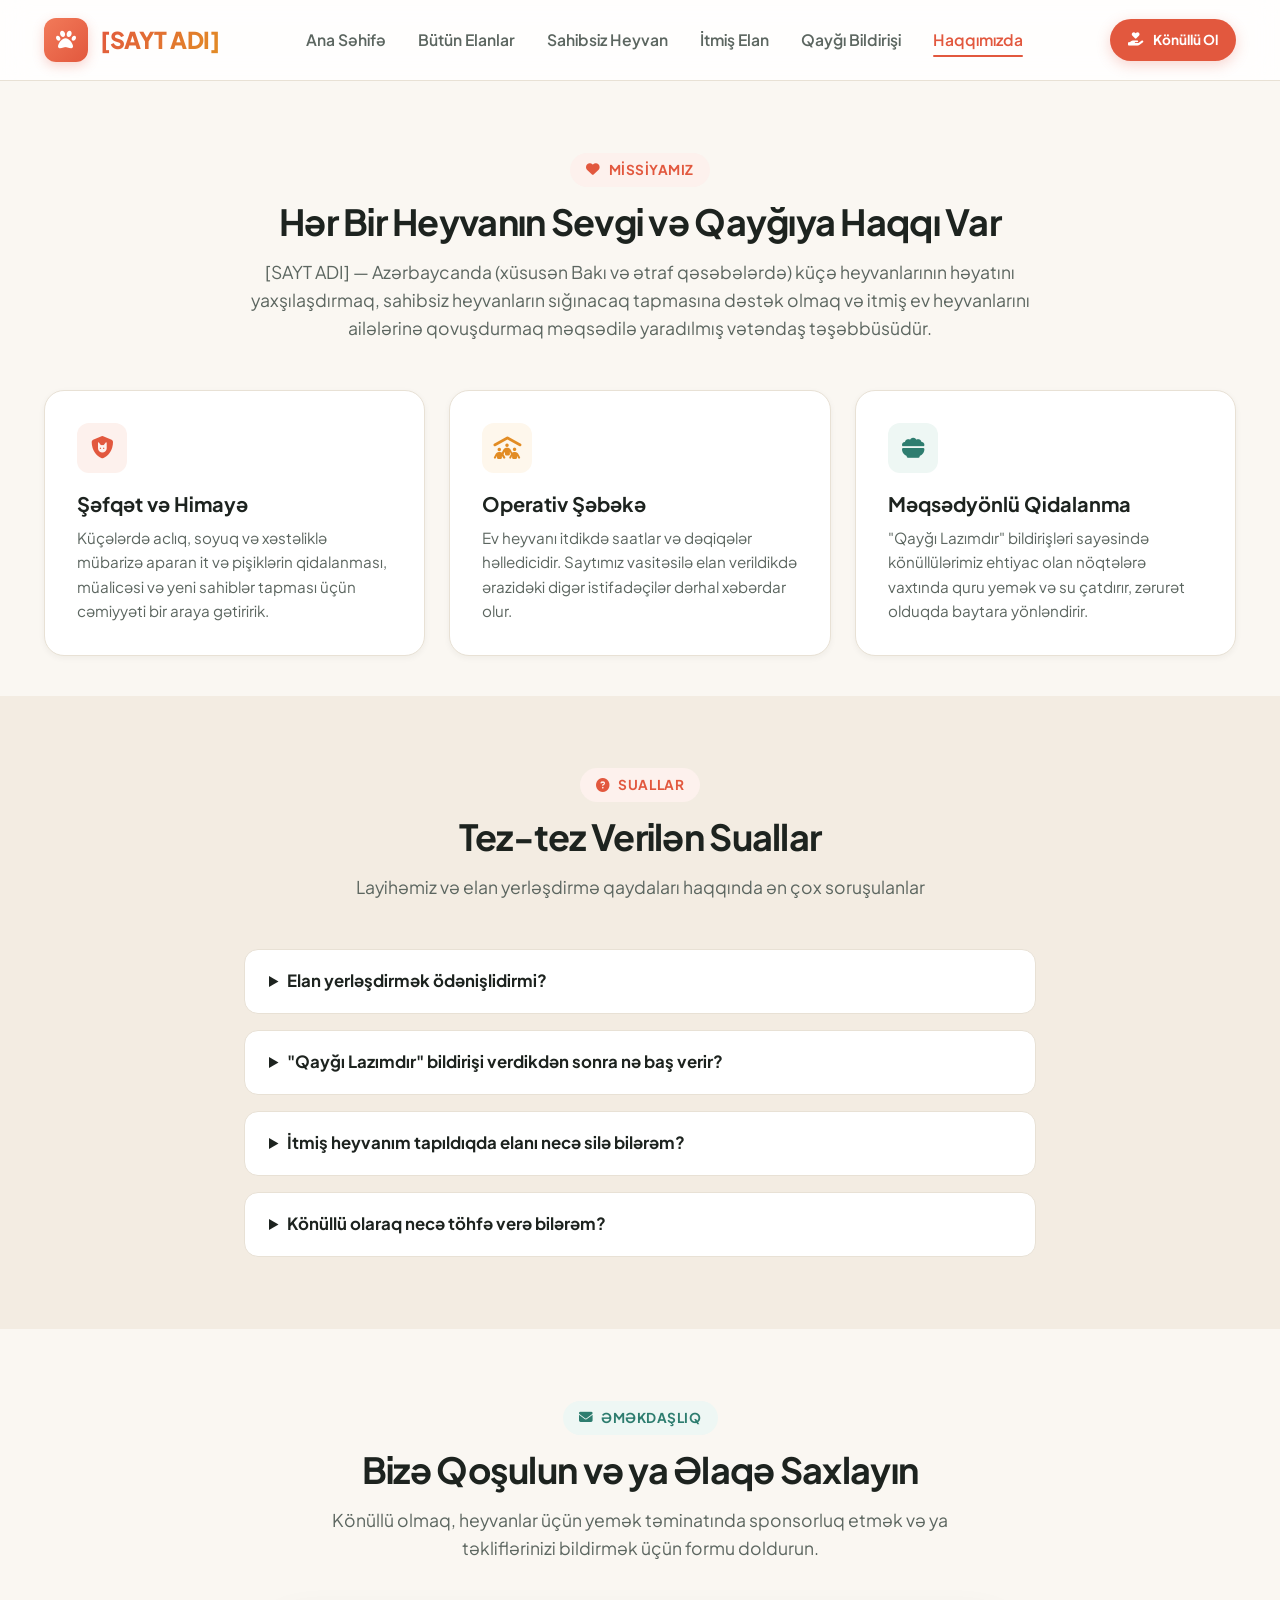
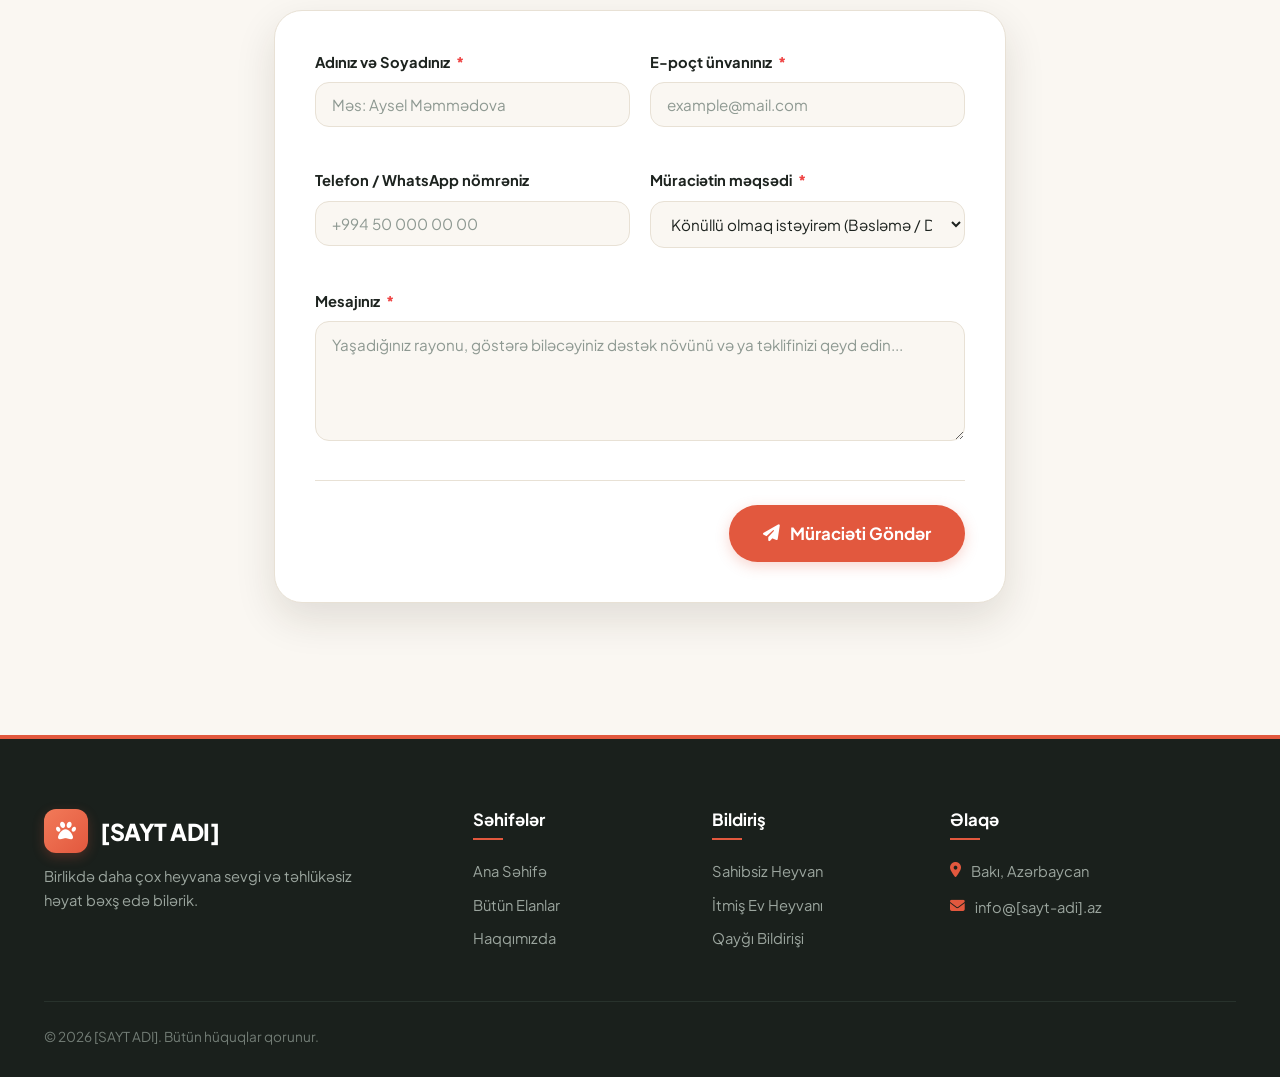
==== about.html @ b3fa9e09 "Ilk versiya" ====
<!DOCTYPE html>
<html lang="az">
<head>
  <meta charset="UTF-8">
  <meta name="viewport" content="width=device-width, initial-scale=1.0">
  <title>Haqqımızda və Əlaqə - [SAYT ADI]</title>
  <meta name="description" content="[SAYT ADI] platformasının missiyası, könüllü komandamız və əməkdaşlıq üçün əlaqə formu.">
  <link rel="icon" type="image/svg+xml" href="favicon.svg">
  
  <link rel="stylesheet" href="https://cdnjs.cloudflare.com/ajax/libs/font-awesome/6.5.1/css/all.min.css">
  <link rel="stylesheet" href="css/style.css">
  <link rel="stylesheet" href="css/forms.css">
  <link rel="stylesheet" href="css/responsive.css">
</head>
<body>

  <!-- HEADER -->
  <header class="site-header">
    <div class="container nav-container">
      <a href="index.html" class="brand-logo">
        <span class="logo-icon-wrap"><i class="fa-solid fa-paw"></i></span>
        <span class="logo-text-placeholder">[SAYT ADI]</span>
      </a>

      <nav>
        <ul class="nav-menu">
          <li><a href="index.html" class="nav-link">Ana Səhifə</a></li>
          <li><a href="listings.html" class="nav-link">Bütün Elanlar</a></li>
          <li><a href="report-stray.html" class="nav-link">Sahibsiz Heyvan</a></li>
          <li><a href="report-lost.html" class="nav-link">İtmiş Elan</a></li>
          <li><a href="report-needs-help.html" class="nav-link">Qayğı Bildirişi</a></li>
          <li><a href="about.html" class="nav-link active">Haqqımızda</a></li>
        </ul>
      </nav>

      <div class="header-actions">
        <a href="#volunteer-form" class="btn btn-primary btn-sm">
          <i class="fa-solid fa-hand-holding-heart"></i> Könüllü Ol
        </a>
        <button type="button" class="mobile-menu-btn" aria-label="Menyunu aç">
          <i class="fa-solid fa-bars"></i>
        </button>
      </div>
    </div>
  </header>

  <!-- ƏSAS MƏZMUN -->
  <main>
    <!-- Haqqımızda Giriş -->
    <section class="section" style="padding-bottom: 40px;">
      <div class="container">
        <div class="section-header" style="max-width: 780px;">
          <span class="section-tag"><i class="fa-solid fa-heart"></i> Missiyamız</span>
          <h1 class="section-title">Hər Bir Heyvanın Sevgi və Qayğıya Haqqı Var</h1>
          <p class="section-desc">
            [SAYT ADI] — Azərbaycanda (xüsusən Bakı və ətraf qəsəbələrdə) küçə heyvanlarının həyatını yaxşılaşdırmaq, sahibsiz heyvanların sığınacaq tapmasına dəstək olmaq və itmiş ev heyvanlarını ailələrinə qovuşdurmaq məqsədilə yaradılmış vətəndaş təşəbbüsüdür.
          </p>
        </div>

        <!-- 3 Dəyər Kartı -->
        <div style="display: grid; grid-template-columns: repeat(auto-fit, minmax(300px, 1fr)); gap: 24px; margin-top: 40px;">
          <div style="background: var(--bg-surface); border-radius: var(--radius-lg); border: 1px solid var(--border-color); padding: 32px; box-shadow: var(--shadow-sm);">
            <div style="width: 50px; height: 50px; border-radius: 12px; background: var(--primary-light); color: var(--primary); display: flex; align-items: center; justify-content: center; font-size: 1.4rem; margin-bottom: 18px;">
              <i class="fa-solid fa-shield-cat"></i>
            </div>
            <h3 style="font-size: 1.25rem; margin-bottom: 10px;">Şəfqət və Himayə</h3>
            <p style="color: var(--text-muted); font-size: 0.95rem; line-height: 1.6;">
              Küçələrdə aclıq, soyuq və xəstəliklə mübarizə aparan it və pişiklərin qidalanması, müalicəsi və yeni sahiblər tapması üçün cəmiyyəti bir araya gətiririk.
            </p>
          </div>

          <div style="background: var(--bg-surface); border-radius: var(--radius-lg); border: 1px solid var(--border-color); padding: 32px; box-shadow: var(--shadow-sm);">
            <div style="width: 50px; height: 50px; border-radius: 12px; background: var(--accent-amber-light); color: var(--accent-amber); display: flex; align-items: center; justify-content: center; font-size: 1.4rem; margin-bottom: 18px;">
              <i class="fa-solid fa-people-roof"></i>
            </div>
            <h3 style="font-size: 1.25rem; margin-bottom: 10px;">Operativ Şəbəkə</h3>
            <p style="color: var(--text-muted); font-size: 0.95rem; line-height: 1.6;">
              Ev heyvanı itdikdə saatlar və dəqiqələr həlledicidir. Saytımız vasitəsilə elan verildikdə ərazidəki digər istifadəçilər dərhal xəbərdar olur.
            </p>
          </div>

          <div style="background: var(--bg-surface); border-radius: var(--radius-lg); border: 1px solid var(--border-color); padding: 32px; box-shadow: var(--shadow-sm);">
            <div style="width: 50px; height: 50px; border-radius: 12px; background: var(--secondary-light); color: var(--secondary); display: flex; align-items: center; justify-content: center; font-size: 1.4rem; margin-bottom: 18px;">
              <i class="fa-solid fa-bowl-food"></i>
            </div>
            <h3 style="font-size: 1.25rem; margin-bottom: 10px;">Məqsədyönlü Qidalanma</h3>
            <p style="color: var(--text-muted); font-size: 0.95rem; line-height: 1.6;">
              "Qayğı Lazımdır" bildirişləri sayəsində könüllülərimiz ehtiyac olan nöqtələrə vaxtında quru yemək və su çatdırır, zərurət olduqda baytara yönləndirir.
            </p>
          </div>
        </div>
      </div>
    </section>

    <!-- FAQ BÖLMƏSİ -->
    <section class="section section-subtle" id="faq-section">
      <div class="container" style="max-width: 840px;">
        <div class="section-header">
          <span class="section-tag"><i class="fa-solid fa-circle-question"></i> Suallar</span>
          <h2 class="section-title">Tez-tez Verilən Suallar</h2>
          <p class="section-desc">Layihəmiz və elan yerləşdirmə qaydaları haqqında ən çox soruşulanlar</p>
        </div>

        <div style="display: flex; flex-direction: column; gap: 16px;">
          <details style="background: var(--bg-surface); border: 1px solid var(--border-color); border-radius: var(--radius-md); padding: 18px 24px; cursor: pointer;">
            <summary style="font-weight: 700; font-size: 1.05rem; color: var(--text-main);">
              Elan yerləşdirmək ödənişlidirmi?
            </summary>
            <p style="margin-top: 12px; color: var(--text-muted); font-size: 0.95rem; line-height: 1.6;">
              Xeyr! [SAYT ADI] tamamilə təmənnasız və qeyri-kommersiya xarakterli platformadır. Bütün elanların (sahibsiz heyvan, itmiş heyvan və ya qayğı bildirişi) paylaşılması 100% pulsuzdur.
            </p>
          </details>

          <details style="background: var(--bg-surface); border: 1px solid var(--border-color); border-radius: var(--radius-md); padding: 18px 24px; cursor: pointer;">
            <summary style="font-weight: 700; font-size: 1.05rem; color: var(--text-main);">
              "Qayğı Lazımdır" bildirişi verdikdən sonra nə baş verir?
            </summary>
            <p style="margin-top: 12px; color: var(--text-muted); font-size: 0.95rem; line-height: 1.6;">
              Bildiriş göndərildikdən sonra həmin əraziyə ən yaxın olan könüllülərimiz və heyvansevərlər xəritədəki koordinatı görür və imkan daxilində oraya baş çəkərək quru yemək, su və ilkin qayğı göstərirlər.
            </p>
          </details>

          <details style="background: var(--bg-surface); border: 1px solid var(--border-color); border-radius: var(--radius-md); padding: 18px 24px; cursor: pointer;">
            <summary style="font-weight: 700; font-size: 1.05rem; color: var(--text-main);">
              İtmiş heyvanım tapıldıqda elanı necə silə bilərəm?
            </summary>
            <p style="margin-top: 12px; color: var(--text-muted); font-size: 0.95rem; line-height: 1.6;">
              Heyvanınız tapıldıqda saytımızın əlaqə bölməsindən və ya WhatsApp xəttimizə elan nömrəsini göndərərək statusun "Tapıldı" olaraq dəyişdirilməsini və ya arxivləşdirilməsini xahiş edə bilərsiniz.
            </p>
          </details>

          <details style="background: var(--bg-surface); border: 1px solid var(--border-color); border-radius: var(--radius-md); padding: 18px 24px; cursor: pointer;">
            <summary style="font-weight: 700; font-size: 1.05rem; color: var(--text-main);">
              Könüllü olaraq necə töhfə verə bilərəm?
            </summary>
            <p style="margin-top: 12px; color: var(--text-muted); font-size: 0.95rem; line-height: 1.6;">
              Aşağıdakı formu dolduraraq öz rayonunuzu qeyd edin. Biz sizi öz ərazinizdəki qidalanma və ilkin yardım qruplarına əlavə edirik.
            </p>
          </details>
        </div>
      </div>
    </section>

    <!-- KÖNÜLLÜ VƏ ƏLAQƏ FORMASI -->
    <section class="section" id="volunteer-form">
      <div class="container" style="max-width: 780px;">
        <div class="section-header">
          <span class="section-tag" style="background: var(--secondary-light); color: var(--secondary);">
            <i class="fa-solid fa-envelope"></i> Əməkdaşlıq
          </span>
          <h2 class="section-title">Bizə Qoşulun və ya Əlaqə Saxlayın</h2>
          <p class="section-desc">
            Könüllü olmaq, heyvanlar üçün yemək təminatında sponsorluq etmək və ya təkliflərinizi bildirmək üçün formu doldurun.
          </p>
        </div>

        <div class="form-card" style="box-shadow: var(--shadow-lg);">
          <form id="contact-form" novalidate>
            <div class="form-row">
              <div class="form-group">
                <label class="form-label" for="contact-name">Adınız və Soyadınız <span class="req">*</span></label>
                <input type="text" class="form-control" id="contact-name" name="fullName" placeholder="Məs: Aysel Məmmədova" required>
                <div class="error-message"></div>
              </div>

              <div class="form-group">
                <label class="form-label" for="contact-email">E-poçt ünvanınız <span class="req">*</span></label>
                <input type="email" class="form-control" id="contact-email" name="email" placeholder="example@mail.com" required>
                <div class="error-message"></div>
              </div>
            </div>

            <div class="form-row">
              <div class="form-group">
                <label class="form-label" for="contact-phone">Telefon / WhatsApp nömrəniz</label>
                <input type="tel" class="form-control" id="contact-phone" name="phone" placeholder="+994 50 000 00 00">
              </div>

              <div class="form-group">
                <label class="form-label" for="contact-purpose">Müraciətin məqsədi <span class="req">*</span></label>
                <select class="form-control" id="contact-purpose" name="purpose" required>
                  <option value="Könüllü olmaq istəyirəm">Könüllü olmaq istəyirəm (Bəsləmə / Daşıma)</option>
                  <option value="Yemək və ya ləvazimat sponsoru">Yemək və ya ləvazimat sponsoru</option>
                  <option value="Baytarlıq / Klinika dəstəyi">Baytarlıq / Klinika dəstəyi</option>
                  <option value="Sayt haqqında təklif və sual">Sayt haqqında təklif və ya sual</option>
                  <option value="Digər">Digər</option>
                </select>
              </div>
            </div>

            <div class="form-group">
              <label class="form-label" for="contact-message">Mesajınız <span class="req">*</span></label>
              <textarea class="form-control" id="contact-message" name="message" placeholder="Yaşadığınız rayonu, göstərə biləcəyiniz dəstək növünü və ya təklifinizi qeyd edin..." required></textarea>
              <div class="error-message"></div>
            </div>

            <div class="form-submit-row">
              <button type="submit" class="btn btn-primary btn-lg" id="btn-submit-contact">
                <i class="fa-solid fa-paper-plane"></i>
                <span>Müraciəti Göndər</span>
              </button>
            </div>
          </form>
        </div>
      </div>
    </section>
  </main>

  <!-- FOOTER -->
  <footer class="site-footer">
    <div class="container">
      <div class="footer-grid">
        <div class="footer-brand">
          <a href="index.html" class="brand-logo" style="margin-bottom:12px;">
            <span class="logo-icon-wrap"><i class="fa-solid fa-paw"></i></span>
            <span style="color:#FFF;">[SAYT ADI]</span>
          </a>
          <p>Birlikdə daha çox heyvana sevgi və təhlükəsiz həyat bəxş edə bilərik.</p>
        </div>
        <div class="footer-col">
          <h4>Səhifələr</h4>
          <ul class="footer-links">
            <li><a href="index.html">Ana Səhifə</a></li>
            <li><a href="listings.html">Bütün Elanlar</a></li>
            <li><a href="about.html">Haqqımızda</a></li>
          </ul>
        </div>
        <div class="footer-col">
          <h4>Bildiriş</h4>
          <ul class="footer-links">
            <li><a href="report-stray.html">Sahibsiz Heyvan</a></li>
            <li><a href="report-lost.html">İtmiş Ev Heyvanı</a></li>
            <li><a href="report-needs-help.html">Qayğı Bildirişi</a></li>
          </ul>
        </div>
        <div class="footer-col">
          <h4>Əlaqə</h4>
          <ul class="footer-contact-info">
            <li><i class="fa-solid fa-location-dot"></i><span>Bakı, Azərbaycan</span></li>
            <li><i class="fa-solid fa-envelope"></i><span>info@[sayt-adi].az</span></li>
          </ul>
        </div>
      </div>
      <div class="footer-bottom">
        <div>© 2026 [SAYT ADI]. Bütün hüquqlar qorunur.</div>
      </div>
    </div>
  </footer>


  <script src="js/mock-data.js"></script>
  <script src="js/api.js"></script>
  <script src="js/main.js"></script>
  <script>
    // Əlaqə formasının göndərilməsi və validasiyası
    document.addEventListener('DOMContentLoaded', () => {
      const contactForm = document.querySelector('#contact-form');
      if (!contactForm) return;

      contactForm.addEventListener('submit', async (e) => {
        e.preventDefault();

        const nameInput = document.querySelector('#contact-name');
        const emailInput = document.querySelector('#contact-email');
        const messageInput = document.querySelector('#contact-message');
        const submitBtn = document.querySelector('#btn-submit-contact');

        let isValid = true;

        if (!nameInput.value.trim()) {
          showInputError(nameInput, "Adınızı daxil edin");
          isValid = false;
        } else {
          clearInputError(nameInput);
        }

        if (!emailInput.value.trim() || !emailInput.value.includes('@')) {
          showInputError(emailInput, "Düzgün e-poçt ünvanı daxil edin");
          isValid = false;
        } else {
          clearInputError(emailInput);
        }

        if (!messageInput.value.trim()) {
          showInputError(messageInput, "Mesajınızı qeyd edin");
          isValid = false;
        } else {
          clearInputError(messageInput);
        }

        if (!isValid) return;

        submitBtn.disabled = true;
        submitBtn.innerHTML = '<i class="fa-solid fa-spinner fa-spin"></i> Göndərilir...';

        try {
          const payload = {
            fullName: nameInput.value.trim(),
            email: emailInput.value.trim(),
            phone: document.querySelector('#contact-phone').value.trim(),
            purpose: document.querySelector('#contact-purpose').value,
            message: messageInput.value.trim()
          };

          await API.sendContactMessage(payload);

          window.showToast("Müraciətiniz qəbul edildi! Ən qısa zamanda əlaqə saxlayacağıq.", "success", 5000);
          contactForm.reset();
        } catch (err) {
          window.showToast("Mesaj göndərilərkən xəta baş verdi.", "error");
        } finally {
          submitBtn.disabled = false;
          submitBtn.innerHTML = '<i class="fa-solid fa-paper-plane"></i> Müraciəti Göndər';
        }
      });

      function showInputError(input, msg) {
        input.parentElement.classList.add('has-error');
        let err = input.parentElement.querySelector('.error-message');
        if (!err) {
          err = document.createElement('div');
          err.className = 'error-message';
          input.parentElement.appendChild(err);
        }
        err.innerHTML = `<i class="fa-solid fa-triangle-exclamation"></i> ${msg}`;
        err.style.display = 'flex';
      }

      function clearInputError(input) {
        input.parentElement.classList.remove('has-error');
        const err = input.parentElement.querySelector('.error-message');
        if (err) err.style.display = 'none';
      }
    });
  </script>
</body>
</html>
---- css/style.css ----
/* ==========================================================================
   [SAYT ADI] - Əsas Stil Faylı (Vanilla CSS)
   Müasir, isti, qayğıkeş heyvan xilasetmə və dəstək platforması dizayn sistemi
   ========================================================================== */

@import url('https://fonts.googleapis.com/css2?family=Plus+Jakarta+Sans:wght@300;400;500;600;700;800&display=swap');

/* --- DİZAYN DƏYİŞƏNLƏRİ (Design Tokens) --- */
:root {
  /* Əsas isti və mehriban rəng palitrası */
  --primary: #E2583E;             /* İsti terrakotta narıncısı */
  --primary-hover: #D0462C;
  --primary-light: #FDF1ED;
  --primary-glow: rgba(226, 88, 62, 0.25);

  --secondary: #2E7D6F;           /* Təbii şəfa və qoruma yaşılı */
  --secondary-hover: #236559;
  --secondary-light: #EEF7F4;

  --accent-amber: #E28C24;        /* Diqqət və itmiş elan rəngi */
  --accent-amber-light: #FEF7EC;

  --accent-blue: #3B82F6;         /* Sahibsiz heyvanlar üçün sakit mavi */
  --accent-blue-light: #EFF6FF;

  --danger: #EF4444;
  --danger-light: #FEF2F2;
  --success: #10B981;
  --success-light: #ECFDF5;

  /* Neytral rənglər və fonlar */
  --bg-page: #FAF7F2;             /* Çox isti, yumşaq krem fon */
  --bg-surface: #FFFFFF;          /* Kart və qutu fonu */
  --bg-surface-elevated: #FFFFFF;
  --bg-subtle: #F3ECE2;           /* Bölmə və zolaq fərqləndirməsi */
  --bg-glass: rgba(255, 255, 255, 0.85);

  /* Mətn rəngləri */
  --text-main: #1D231F;           /* Yumşaq tünd kömür */
  --text-muted: #5C6660;          /* İkincili oxunaqlı mətn */
  --text-light: #8E9992;          /* Zəif qeydlər, tarixlər */
  --text-inverse: #FFFFFF;

  /* Sərhədlər və kölgələr */
  --border-color: #E8E1D5;
  --border-focus: #E2583E;
  --radius-sm: 8px;
  --radius-md: 14px;
  --radius-lg: 20px;
  --radius-xl: 28px;
  --radius-full: 9999px;

  --shadow-sm: 0 2px 6px rgba(45, 35, 20, 0.05);
  --shadow-md: 0 8px 24px rgba(45, 35, 20, 0.08);
  --shadow-lg: 0 16px 40px rgba(45, 35, 20, 0.12);
  --shadow-hover: 0 20px 40px rgba(226, 88, 62, 0.16);

  /* Hərəkət və keçid */
  --transition-fast: 0.18s cubic-bezier(0.16, 1, 0.3, 1);
  --transition-normal: 0.28s cubic-bezier(0.16, 1, 0.3, 1);
  --font-main: 'Plus Jakarta Sans', -apple-system, BlinkMacSystemFont, 'Segoe UI', Roboto, sans-serif;
  
  --max-width: 1240px;
}

/* --- QLOBAL SIFIRLAMA (Reset & Base) --- */
*, *::before, *::after {
  box-sizing: border-box;
  margin: 0;
  padding: 0;
}

html {
  font-family: var(--font-main);
  background-color: var(--bg-page);
  color: var(--text-main);
  scroll-behavior: smooth;
  -webkit-font-smoothing: antialiased;
  -moz-osx-font-smoothing: grayscale;
}

body {
  min-height: 100vh;
  display: flex;
  flex-direction: column;
  line-height: 1.6;
  font-size: 16px;
  overflow-x: hidden;
}

main {
  flex: 1;
}

img {
  max-width: 100%;
  height: auto;
  display: block;
}

a {
  color: inherit;
  text-decoration: none;
  transition: color var(--transition-fast);
}

button, input, select, textarea {
  font-family: inherit;
  font-size: inherit;
}

/* --- LAYOUT KONTEYNERLƏRİ --- */
.container {
  width: 100%;
  max-width: var(--max-width);
  margin: 0 auto;
  padding: 0 24px;
}

.section {
  padding: 72px 0;
}

.section-subtle {
  background-color: var(--bg-subtle);
}

/* --- TİPOQRAFİYA --- */
h1, h2, h3, h4, h5, h6 {
  color: var(--text-main);
  font-weight: 700;
  line-height: 1.25;
}

.section-header {
  text-align: center;
  max-width: 680px;
  margin: 0 auto 48px auto;
}

.section-tag {
  display: inline-flex;
  align-items: center;
  gap: 8px;
  padding: 6px 16px;
  background-color: var(--primary-light);
  color: var(--primary);
  border-radius: var(--radius-full);
  font-size: 0.85rem;
  font-weight: 700;
  text-transform: uppercase;
  letter-spacing: 0.04em;
  margin-bottom: 12px;
}

.section-title {
  font-size: 2.25rem;
  letter-spacing: -0.02em;
  margin-bottom: 14px;
}

.section-desc {
  font-size: 1.1rem;
  color: var(--text-muted);
}

/* --- HEADER & NAVİQASİYA --- */
.site-header {
  position: sticky;
  top: 0;
  z-index: 1000;
  background-color: var(--bg-glass);
  backdrop-filter: blur(14px);
  -webkit-backdrop-filter: blur(14px);
  border-bottom: 1px solid var(--border-color);
  transition: all var(--transition-normal);
}

.nav-container {
  display: flex;
  align-items: center;
  justify-content: space-between;
  height: 80px;
}

/* Logo */
.brand-logo {
  display: flex;
  align-items: center;
  gap: 12px;
  font-size: 1.45rem;
  font-weight: 800;
  color: var(--text-main);
  letter-spacing: -0.02em;
}

.logo-icon-wrap {
  width: 44px;
  height: 44px;
  background: linear-gradient(135deg, #F27A59 0%, var(--primary) 100%);
  border-radius: 12px;
  display: flex;
  align-items: center;
  justify-content: center;
  color: #FFFFFF;
  font-size: 1.25rem;
  box-shadow: 0 4px 12px var(--primary-glow);
  transition: transform var(--transition-fast);
}

.brand-logo:hover .logo-icon-wrap {
  transform: rotate(-8deg) scale(1.06);
}

.logo-text-placeholder {
  color: var(--primary);
  background: linear-gradient(120deg, var(--primary) 0%, #E28C24 100%);
  -webkit-background-clip: text;
  -webkit-text-fill-color: transparent;
}

/* Nav Linkləri */
.nav-menu {
  display: flex;
  align-items: center;
  gap: 32px;
  list-style: none;
}

.nav-link {
  font-weight: 600;
  font-size: 0.98rem;
  color: var(--text-muted);
  padding: 8px 0;
  position: relative;
}

.nav-link:hover {
  color: var(--primary);
}

.nav-link.active {
  color: var(--primary);
}

.nav-link.active::after {
  content: '';
  position: absolute;
  bottom: 0;
  left: 0;
  width: 100%;
  height: 2.5px;
  background-color: var(--primary);
  border-radius: 2px;
}

/* Header Əməliyyat Düyməsi və Dropdown */
.header-actions {
  display: flex;
  align-items: center;
  gap: 16px;
}

.post-action-wrap {
  position: relative;
}

.btn-post-dropdown-toggle {
  display: flex;
  align-items: center;
  gap: 8px;
}

.post-dropdown-menu {
  position: absolute;
  top: calc(100% + 10px);
  right: 0;
  background: var(--bg-surface);
  border-radius: var(--radius-md);
  box-shadow: var(--shadow-lg);
  border: 1px solid var(--border-color);
  min-width: 270px;
  padding: 8px;
  opacity: 0;
  visibility: hidden;
  transform: translateY(10px);
  transition: all var(--transition-fast);
  z-index: 1001;
}

.post-dropdown-menu.show {
  opacity: 1;
  visibility: visible;
  transform: translateY(0);
}

.post-dropdown-item {
  display: flex;
  align-items: center;
  gap: 12px;
  padding: 12px 14px;
  border-radius: var(--radius-sm);
  transition: background-color var(--transition-fast);
}

.post-dropdown-item:hover {
  background-color: var(--bg-subtle);
}

.post-dropdown-icon {
  width: 38px;
  height: 38px;
  border-radius: 10px;
  display: flex;
  align-items: center;
  justify-content: center;
  font-size: 1.1rem;
}

.post-dropdown-text strong {
  display: block;
  font-size: 0.92rem;
  color: var(--text-main);
}

.post-dropdown-text span {
  display: block;
  font-size: 0.78rem;
  color: var(--text-muted);
}

/* Mobil Menyu Açarı */
.mobile-menu-btn {
  display: none;
  background: none;
  border: none;
  color: var(--text-main);
  font-size: 1.4rem;
  cursor: pointer;
  padding: 8px;
}

/* --- DÜYMƏLƏR (Buttons) --- */
.btn {
  display: inline-flex;
  align-items: center;
  justify-content: center;
  gap: 10px;
  padding: 12px 24px;
  border-radius: var(--radius-full);
  font-weight: 700;
  font-size: 0.95rem;
  cursor: pointer;
  transition: all var(--transition-fast);
  border: 2px solid transparent;
  white-space: nowrap;
}

.btn-primary {
  background-color: var(--primary);
  color: #FFFFFF;
  box-shadow: 0 4px 14px var(--primary-glow);
}

.btn-primary:hover {
  background-color: var(--primary-hover);
  transform: translateY(-2px);
  box-shadow: 0 6px 20px var(--primary-glow);
}

.btn-secondary {
  background-color: var(--secondary);
  color: #FFFFFF;
}

.btn-secondary:hover {
  background-color: var(--secondary-hover);
  transform: translateY(-2px);
}

.btn-outline {
  background-color: transparent;
  border-color: var(--border-color);
  color: var(--text-main);
}

.btn-outline:hover {
  border-color: var(--primary);
  color: var(--primary);
  background-color: var(--primary-light);
}

.btn-white {
  background-color: #FFFFFF;
  color: var(--text-main);
  box-shadow: var(--shadow-sm);
}

.btn-white:hover {
  background-color: var(--bg-subtle);
  transform: translateY(-2px);
}

.btn-sm {
  padding: 8px 16px;
  font-size: 0.85rem;
}

.btn-lg {
  padding: 16px 32px;
  font-size: 1.05rem;
}

.btn-block {
  width: 100%;
}

/* --- HERO BÖLMƏSİ (index.html) --- */
.hero-section {
  position: relative;
  padding: 60px 0 80px 0;
  overflow: hidden;
}

.hero-grid {
  display: grid;
  grid-template-columns: 1.15fr 0.95fr;
  align-items: center;
  gap: 48px;
}

.hero-badge {
  display: inline-flex;
  align-items: center;
  gap: 10px;
  padding: 8px 18px;
  background-color: #FFFFFF;
  border: 1px solid var(--border-color);
  border-radius: var(--radius-full);
  font-size: 0.9rem;
  font-weight: 600;
  color: var(--text-muted);
  box-shadow: var(--shadow-sm);
  margin-bottom: 24px;
}

.hero-badge .pulse-dot {
  width: 10px;
  height: 10px;
  border-radius: 50%;
  background-color: var(--primary);
  box-shadow: 0 0 0 0 rgba(226, 88, 62, 0.7);
  animation: pulse 2s infinite;
}

@keyframes pulse {
  0% { transform: scale(0.95); box-shadow: 0 0 0 0 rgba(226, 88, 62, 0.7); }
  70% { transform: scale(1); box-shadow: 0 0 0 8px rgba(226, 88, 62, 0); }
  100% { transform: scale(0.95); box-shadow: 0 0 0 0 rgba(226, 88, 62, 0); }
}

.hero-title {
  font-size: 3.2rem;
  font-weight: 800;
  letter-spacing: -0.03em;
  line-height: 1.15;
  margin-bottom: 20px;
}

.hero-title .highlight {
  color: var(--primary);
  position: relative;
  display: inline-block;
}

.hero-title .highlight::after {
  content: '';
  position: absolute;
  left: 0;
  bottom: 8px;
  width: 100%;
  height: 12px;
  background-color: var(--primary-light);
  z-index: -1;
  border-radius: 4px;
}

.hero-desc {
  font-size: 1.15rem;
  color: var(--text-muted);
  margin-bottom: 32px;
  max-width: 540px;
}

.hero-actions {
  display: flex;
  align-items: center;
  flex-wrap: wrap;
  gap: 16px;
  margin-bottom: 36px;
}

.hero-stats-row {
  display: flex;
  align-items: center;
  gap: 32px;
  padding-top: 24px;
  border-top: 1px solid var(--border-color);
}

.hero-stat-item strong {
  display: block;
  font-size: 1.6rem;
  font-weight: 800;
  color: var(--text-main);
  line-height: 1.1;
}

.hero-stat-item span {
  font-size: 0.85rem;
  color: var(--text-muted);
}

/* Hero Şəkil Kompozisiyası */
.hero-image-wrap {
  position: relative;
}

.hero-main-card {
  position: relative;
  border-radius: var(--radius-xl);
  overflow: hidden;
  box-shadow: var(--shadow-lg);
  border: 4px solid #FFFFFF;
}

.hero-main-card img {
  width: 100%;
  height: 440px;
  object-fit: cover;
  transition: transform var(--transition-normal);
}

.hero-main-card:hover img {
  transform: scale(1.02);
}

/* Hero Üzən Kartlar (Floating Badges) */
.floating-info-card {
  position: absolute;
  background: rgba(255, 255, 255, 0.95);
  backdrop-filter: blur(10px);
  padding: 14px 18px;
  border-radius: var(--radius-md);
  box-shadow: var(--shadow-md);
  border: 1px solid var(--border-color);
  display: flex;
  align-items: center;
  gap: 12px;
  z-index: 2;
  animation: floatSlow 4s ease-in-out infinite alternate;
}

.floating-info-card.top-right {
  top: -16px;
  right: -16px;
}

.floating-info-card.bottom-left {
  bottom: -20px;
  left: -20px;
  animation-delay: -2s;
}

@keyframes floatSlow {
  0% { transform: translateY(0); }
  100% { transform: translateY(-8px); }
}

.floating-icon {
  width: 42px;
  height: 42px;
  border-radius: 12px;
  display: flex;
  align-items: center;
  justify-content: center;
  font-size: 1.2rem;
}

/* --- 3 ƏSAS ƏMƏLİYYAT KARTI BÖLMƏSİ (Action Cards) --- */
.action-cards-grid {
  display: grid;
  grid-template-columns: repeat(3, 1fr);
  gap: 28px;
  margin-top: -30px;
  position: relative;
  z-index: 5;
}

.action-card {
  background: var(--bg-surface);
  border-radius: var(--radius-lg);
  padding: 36px 30px;
  border: 1px solid var(--border-color);
  box-shadow: var(--shadow-md);
  display: flex;
  flex-direction: column;
  transition: all var(--transition-normal);
  position: relative;
  overflow: hidden;
}

.action-card::before {
  content: '';
  position: absolute;
  top: 0;
  left: 0;
  right: 0;
  height: 6px;
}

.action-card.card-stray::before { background: linear-gradient(90deg, #3B82F6, #60A5FA); }
.action-card.card-lost::before { background: linear-gradient(90deg, #E28C24, #F59E0B); }
.action-card.card-needs-help::before { background: linear-gradient(90deg, #E2583E, #F27A59); }

.action-card:hover {
  transform: translateY(-8px);
  box-shadow: var(--shadow-lg);
  border-color: transparent;
}

.action-card-icon {
  width: 64px;
  height: 64px;
  border-radius: 18px;
  display: flex;
  align-items: center;
  justify-content: center;
  font-size: 1.8rem;
  margin-bottom: 22px;
}

.action-card.card-stray .action-card-icon {
  background-color: var(--accent-blue-light);
  color: var(--accent-blue);
}

.action-card.card-lost .action-card-icon {
  background-color: var(--accent-amber-light);
  color: var(--accent-amber);
}

.action-card.card-needs-help .action-card-icon {
  background-color: var(--primary-light);
  color: var(--primary);
}

.action-card-title {
  font-size: 1.35rem;
  margin-bottom: 12px;
}

.action-card-desc {
  color: var(--text-muted);
  font-size: 0.95rem;
  margin-bottom: 24px;
  flex: 1;
}

.action-card-steps {
  list-style: none;
  margin-bottom: 26px;
  font-size: 0.88rem;
  color: var(--text-muted);
  display: flex;
  flex-direction: column;
  gap: 8px;
}

.action-card-steps li {
  display: flex;
  align-items: center;
  gap: 8px;
}

.action-card-steps li i {
  color: var(--secondary);
  font-size: 0.85rem;
}

/* --- KARTLAR & ELAN SİYAHISI (Listing Cards) --- */
.listings-grid {
  display: grid;
  grid-template-columns: repeat(auto-fill, minmax(320px, 1fr));
  gap: 28px;
}

.listing-card {
  background: var(--bg-surface);
  border-radius: var(--radius-lg);
  overflow: hidden;
  border: 1px solid var(--border-color);
  box-shadow: var(--shadow-sm);
  display: flex;
  flex-direction: column;
  transition: all var(--transition-normal);
}

.listing-card:hover {
  transform: translateY(-6px);
  box-shadow: var(--shadow-md);
  border-color: rgba(226, 88, 62, 0.3);
}

.listing-card-media {
  position: relative;
  height: 220px;
  background-color: var(--bg-subtle);
  overflow: hidden;
}

.listing-card-media img {
  width: 100%;
  height: 100%;
  object-fit: cover;
  transition: transform var(--transition-normal);
}

.listing-card:hover .listing-card-media img {
  transform: scale(1.05);
}

/* Badges */
.card-badges-top {
  position: absolute;
  top: 14px;
  left: 14px;
  right: 14px;
  display: flex;
  justify-content: space-between;
  align-items: center;
  pointer-events: none;
}

.badge {
  display: inline-flex;
  align-items: center;
  gap: 6px;
  padding: 5px 12px;
  border-radius: var(--radius-full);
  font-size: 0.78rem;
  font-weight: 700;
  text-transform: uppercase;
  letter-spacing: 0.03em;
  box-shadow: 0 2px 6px rgba(0,0,0,0.12);
}

.badge-stray {
  background-color: #3B82F6;
  color: #FFFFFF;
}

.badge-lost {
  background-color: #E28C24;
  color: #FFFFFF;
}

.badge-needs-help {
  background-color: var(--primary);
  color: #FFFFFF;
}

.badge-animal {
  background: rgba(255, 255, 255, 0.95);
  color: var(--text-main);
  backdrop-filter: blur(4px);
}

.listing-card-body {
  padding: 22px;
  display: flex;
  flex-direction: column;
  flex: 1;
}

.card-meta-row {
  display: flex;
  align-items: center;
  justify-content: space-between;
  font-size: 0.82rem;
  color: var(--text-light);
  margin-bottom: 10px;
}

.listing-card-title {
  font-size: 1.18rem;
  font-weight: 700;
  margin-bottom: 8px;
  color: var(--text-main);
  display: -webkit-box;
  -webkit-line-clamp: 1;
  -webkit-box-orient: vertical;
  overflow: hidden;
}

.listing-card-desc {
  font-size: 0.9rem;
  color: var(--text-muted);
  margin-bottom: 18px;
  display: -webkit-box;
  -webkit-line-clamp: 2;
  -webkit-box-orient: vertical;
  overflow: hidden;
  flex: 1;
}

.listing-card-location {
  display: flex;
  align-items: flex-start;
  gap: 8px;
  font-size: 0.86rem;
  color: var(--text-muted);
  margin-bottom: 18px;
  padding-bottom: 16px;
  border-bottom: 1px solid var(--border-color);
}

.listing-card-location i {
  color: var(--primary);
  font-size: 1rem;
  margin-top: 2px;
}

.listing-card-footer {
  display: flex;
  align-items: center;
  justify-content: space-between;
  gap: 12px;
}

/* --- FİLTER VƏ AXTARIŞ ÇUBUĞU (listings.html) --- */
.filter-wrapper {
  background: var(--bg-surface);
  border: 1px solid var(--border-color);
  border-radius: var(--radius-lg);
  padding: 24px;
  box-shadow: var(--shadow-sm);
  margin-bottom: 36px;
}

.filter-grid {
  display: grid;
  grid-template-columns: 2fr 1.2fr 1.2fr 1fr;
  gap: 16px;
  align-items: end;
}

.filter-group label {
  display: block;
  font-size: 0.85rem;
  font-weight: 700;
  color: var(--text-main);
  margin-bottom: 6px;
}

.filter-input-wrap {
  position: relative;
}

.filter-input-wrap i {
  position: absolute;
  left: 14px;
  top: 50%;
  transform: translateY(-50%);
  color: var(--text-light);
}

.filter-input-wrap input,
.filter-group select {
  width: 100%;
  height: 46px;
  padding: 10px 16px;
  border: 1.5px solid var(--border-color);
  border-radius: var(--radius-md);
  background-color: var(--bg-page);
  color: var(--text-main);
  outline: none;
  transition: all var(--transition-fast);
}

.filter-input-wrap input {
  padding-left: 40px;
}

.filter-input-wrap input:focus,
.filter-group select:focus {
  border-color: var(--primary);
  background-color: #FFFFFF;
  box-shadow: 0 0 0 4px var(--primary-glow);
}

/* Quick Filter Pills */
.filter-pills-row {
  display: flex;
  align-items: center;
  gap: 10px;
  margin-top: 18px;
  padding-top: 16px;
  border-top: 1px solid var(--border-color);
  flex-wrap: wrap;
}

.filter-pill {
  padding: 6px 14px;
  border-radius: var(--radius-full);
  background: var(--bg-page);
  border: 1px solid var(--border-color);
  font-size: 0.85rem;
  font-weight: 600;
  color: var(--text-muted);
  cursor: pointer;
  transition: all var(--transition-fast);
}

.filter-pill:hover,
.filter-pill.active {
  background: var(--primary);
  color: #FFFFFF;
  border-color: var(--primary);
}

/* Nəticə sayı və çeşidləmə */
.results-header {
  display: flex;
  align-items: center;
  justify-content: space-between;
  margin-bottom: 24px;
}

.results-count {
  font-size: 1rem;
  color: var(--text-muted);
}

.results-count strong {
  color: var(--text-main);
}

/* --- BOŞ NƏTİCƏ & YÜKLƏNMƏ VƏZİYYƏTLƏRİ (Empty & Loading) --- */
.empty-state {
  text-align: center;
  padding: 70px 24px;
  background: var(--bg-surface);
  border-radius: var(--radius-lg);
  border: 2px dashed var(--border-color);
  max-width: 580px;
  margin: 40px auto;
}

.empty-state-icon {
  width: 80px;
  height: 80px;
  background-color: var(--bg-subtle);
  color: var(--primary);
  border-radius: 50%;
  display: flex;
  align-items: center;
  justify-content: center;
  font-size: 2.2rem;
  margin: 0 auto 20px auto;
}

.empty-state h3 {
  font-size: 1.4rem;
  margin-bottom: 8px;
}

.empty-state p {
  color: var(--text-muted);
  margin-bottom: 24px;
}

/* Loading Skeleton */
.skeleton-card {
  background: var(--bg-surface);
  border-radius: var(--radius-lg);
  border: 1px solid var(--border-color);
  height: 380px;
  overflow: hidden;
  position: relative;
}

.skeleton-card::after {
  content: '';
  position: absolute;
  top: 0;
  left: 0;
  width: 100%;
  height: 100%;
  background: linear-gradient(90deg, transparent, rgba(255,255,255,0.6), transparent);
  animation: shimmer 1.5s infinite;
}

@keyframes shimmer {
  0% { transform: translateX(-100%); }
  100% { transform: translateX(100%); }
}

/* --- FOOTER --- */
.site-footer {
  background-color: #1A201C;
  color: #E2E8E4;
  padding: 70px 0 30px 0;
  margin-top: auto;
  border-top: 4px solid var(--primary);
}

.footer-grid {
  display: grid;
  grid-template-columns: 2fr 1fr 1fr 1.5fr;
  gap: 48px;
  margin-bottom: 50px;
}

.footer-brand .brand-logo {
  color: #FFFFFF;
  margin-bottom: 16px;
}

.footer-brand p {
  color: #9BA59E;
  font-size: 0.92rem;
  line-height: 1.6;
  max-width: 320px;
  margin-bottom: 20px;
}

.footer-socials {
  display: flex;
  gap: 12px;
}

.social-link {
  width: 38px;
  height: 38px;
  border-radius: 50%;
  background: #28322C;
  color: #FFFFFF;
  display: flex;
  align-items: center;
  justify-content: center;
  font-size: 0.95rem;
  transition: all var(--transition-fast);
}

.social-link:hover {
  background: var(--primary);
  transform: translateY(-3px);
}

.footer-col h4 {
  color: #FFFFFF;
  font-size: 1.05rem;
  margin-bottom: 20px;
  position: relative;
  padding-bottom: 10px;
}

.footer-col h4::after {
  content: '';
  position: absolute;
  bottom: 0;
  left: 0;
  width: 30px;
  height: 2px;
  background-color: var(--primary);
}

.footer-links {
  list-style: none;
  display: flex;
  flex-direction: column;
  gap: 10px;
  font-size: 0.92rem;
}

.footer-links a {
  color: #9BA59E;
  transition: color var(--transition-fast);
}

.footer-links a:hover {
  color: #FFFFFF;
  padding-left: 4px;
}

.footer-contact-info {
  list-style: none;
  display: flex;
  flex-direction: column;
  gap: 12px;
  font-size: 0.92rem;
  color: #9BA59E;
}

.footer-contact-info li {
  display: flex;
  align-items: flex-start;
  gap: 10px;
}

.footer-contact-info i {
  color: var(--primary);
  margin-top: 3px;
}

.footer-bottom {
  padding-top: 24px;
  border-top: 1px solid #28322C;
  display: flex;
  align-items: center;
  justify-content: space-between;
  font-size: 0.85rem;
  color: #727C75;
}

/* --- TOAST BİLDİRİŞ SİSTEMİ (Notification Toasts) --- */
.toast-container {
  position: fixed;
  bottom: 24px;
  right: 24px;
  z-index: 9999;
  display: flex;
  flex-direction: column;
  gap: 10px;
  pointer-events: none;
}

.toast {
  background: var(--bg-surface);
  color: var(--text-main);
  padding: 14px 20px;
  border-radius: var(--radius-md);
  box-shadow: var(--shadow-lg);
  border-left: 4px solid var(--primary);
  display: flex;
  align-items: center;
  gap: 12px;
  min-width: 300px;
  max-width: 420px;
  pointer-events: auto;
  transform: translateX(120%);
  transition: transform var(--transition-normal);
  font-size: 0.92rem;
}

.toast.show {
  transform: translateX(0);
}

.toast-success { border-left-color: var(--success); }
.toast-error { border-left-color: var(--danger); }
.toast-info { border-left-color: var(--secondary); }

/* --- MODAL (POPUP) SİSTEMİ --- */
.modal-overlay {
  position: fixed;
  inset: 0;
  background-color: rgba(15, 20, 18, 0.6);
  backdrop-filter: blur(5px);
  z-index: 2000;
  display: flex;
  align-items: center;
  justify-content: center;
  padding: 20px;
  opacity: 0;
  visibility: hidden;
  transition: all var(--transition-normal);
}

.modal-overlay.active {
  opacity: 1;
  visibility: visible;
}

.modal-card {
  background: var(--bg-surface);
  border-radius: var(--radius-lg);
  box-shadow: var(--shadow-lg);
  width: 100%;
  max-width: 520px;
  padding: 32px;
  position: relative;
  transform: scale(0.95);
  transition: transform var(--transition-normal);
}

.modal-overlay.active .modal-card {
  transform: scale(1);
}

.modal-close-btn {
  position: absolute;
  top: 20px;
  right: 20px;
  background: none;
  border: none;
  font-size: 1.4rem;
  color: var(--text-light);
  cursor: pointer;
  width: 36px;
  height: 36px;
  display: flex;
  align-items: center;
  justify-content: center;
  border-radius: 50%;
  transition: all var(--transition-fast);
}

.modal-close-btn:hover {
  background: var(--bg-subtle);
  color: var(--text-main);
}
---- css/forms.css ----
/* ==========================================================================
   [SAYT ADI] - Forma Stilləri (Vanilla CSS)
   Şəkil yükləmə (önizləmə/drag-and-drop), Geolocation, Xəritə placeholder və validasiya
   ========================================================================== */

.form-page-header {
  text-align: center;
  max-width: 640px;
  margin: 0 auto 36px auto;
}

.form-page-title {
  font-size: 2.1rem;
  letter-spacing: -0.02em;
  margin-bottom: 12px;
}

.form-page-subtitle {
  color: var(--text-muted);
  font-size: 1.05rem;
}

.form-card {
  background: var(--bg-surface);
  border-radius: var(--radius-xl);
  border: 1px solid var(--border-color);
  box-shadow: var(--shadow-md);
  padding: 40px;
  max-width: 780px;
  margin: 0 auto 60px auto;
}

/* Forma Qrupları */
.form-section-title {
  font-size: 1.25rem;
  font-weight: 700;
  color: var(--text-main);
  margin-bottom: 20px;
  padding-bottom: 10px;
  border-bottom: 2px solid var(--bg-subtle);
  display: flex;
  align-items: center;
  gap: 10px;
}

.form-section-title i {
  color: var(--primary);
  font-size: 1.15rem;
}

.form-row {
  display: grid;
  grid-template-columns: 1fr 1fr;
  gap: 20px;
  margin-bottom: 20px;
}

.form-row.three-col {
  grid-template-columns: 1fr 1fr 1fr;
}

.form-group {
  margin-bottom: 22px;
  position: relative;
}

.form-label {
  display: block;
  font-size: 0.92rem;
  font-weight: 700;
  color: var(--text-main);
  margin-bottom: 8px;
}

.form-label .req {
  color: var(--danger);
  margin-left: 3px;
  font-weight: 800;
}

.form-label .opt {
  color: var(--text-light);
  font-size: 0.8rem;
  font-weight: 500;
  margin-left: 6px;
}

.form-hint {
  font-size: 0.8rem;
  color: var(--text-muted);
  margin-top: 6px;
}

/* Input, Select, Textarea */
.form-control {
  width: 100%;
  padding: 12px 16px;
  border: 1.5px solid var(--border-color);
  border-radius: var(--radius-md);
  background-color: var(--bg-page);
  color: var(--text-main);
  font-size: 0.95rem;
  outline: none;
  transition: all var(--transition-fast);
}

.form-control:focus {
  border-color: var(--primary);
  background-color: #FFFFFF;
  box-shadow: 0 0 0 4px var(--primary-glow);
}

.form-control::placeholder {
  color: var(--text-light);
}

textarea.form-control {
  min-height: 120px;
  resize: vertical;
  line-height: 1.5;
}

/* Xəta vəziyyəti */
.form-group.has-error .form-control {
  border-color: var(--danger);
  background-color: var(--danger-light);
}

.error-message {
  display: none;
  color: var(--danger);
  font-size: 0.82rem;
  font-weight: 600;
  margin-top: 5px;
  align-items: center;
  gap: 6px;
}

.form-group.has-error .error-message {
  display: flex;
}

/* --- HEYVAN NÖVÜ SEÇİM KARTLARI (Radio Cards) --- */
.animal-type-grid {
  display: grid;
  grid-template-columns: repeat(3, 1fr);
  gap: 16px;
}

.animal-type-card {
  position: relative;
  cursor: pointer;
}

.animal-type-card input[type="radio"] {
  position: absolute;
  opacity: 0;
  pointer-events: none;
}

.animal-card-content {
  border: 2px solid var(--border-color);
  background: var(--bg-page);
  border-radius: var(--radius-md);
  padding: 16px 12px;
  text-align: center;
  transition: all var(--transition-fast);
  display: flex;
  flex-direction: column;
  align-items: center;
  gap: 8px;
}

.animal-card-icon {
  font-size: 1.8rem;
  color: var(--text-muted);
  transition: transform var(--transition-fast);
}

.animal-card-label {
  font-size: 0.95rem;
  font-weight: 700;
  color: var(--text-main);
}

.animal-type-card input[type="radio"]:checked + .animal-card-content {
  border-color: var(--primary);
  background-color: var(--primary-light);
  box-shadow: 0 4px 12px var(--primary-glow);
}

.animal-type-card input[type="radio"]:checked + .animal-card-content .animal-card-icon {
  color: var(--primary);
  transform: scale(1.15);
}

.animal-type-card input[type="radio"]:checked + .animal-card-content .animal-card-label {
  color: var(--primary);
}

/* --- ŞƏKİL YÜKLƏMƏ BÖLMƏSİ (Drag & Drop + Preview) --- */
.upload-dropzone {
  border: 2px dashed var(--border-color);
  border-radius: var(--radius-lg);
  background-color: var(--bg-page);
  padding: 36px 20px;
  text-align: center;
  cursor: pointer;
  transition: all var(--transition-fast);
  position: relative;
}

.upload-dropzone:hover,
.upload-dropzone.drag-active {
  border-color: var(--primary);
  background-color: var(--primary-light);
}

.upload-icon {
  width: 56px;
  height: 56px;
  border-radius: 50%;
  background-color: #FFFFFF;
  color: var(--primary);
  display: flex;
  align-items: center;
  justify-content: center;
  font-size: 1.5rem;
  margin: 0 auto 14px auto;
  box-shadow: var(--shadow-sm);
}

.upload-title {
  font-size: 1rem;
  font-weight: 700;
  margin-bottom: 6px;
}

.upload-sub {
  font-size: 0.82rem;
  color: var(--text-muted);
}

.upload-file-input {
  position: absolute;
  inset: 0;
  width: 100%;
  height: 100%;
  opacity: 0;
  cursor: pointer;
}

/* Yüklənmiş Şəkillərin Önizləməsi */
.upload-preview-grid {
  display: grid;
  grid-template-columns: repeat(auto-fill, minmax(110px, 1fr));
  gap: 12px;
  margin-top: 16px;
}

.preview-item {
  position: relative;
  aspect-ratio: 1;
  border-radius: var(--radius-md);
  overflow: hidden;
  border: 1px solid var(--border-color);
  background-color: #000000;
}

.preview-item img {
  width: 100%;
  height: 100%;
  object-fit: cover;
}

.preview-remove-btn {
  position: absolute;
  top: 6px;
  right: 6px;
  width: 26px;
  height: 26px;
  border-radius: 50%;
  background: rgba(0, 0, 0, 0.7);
  color: #FFFFFF;
  border: none;
  display: flex;
  align-items: center;
  justify-content: center;
  font-size: 0.8rem;
  cursor: pointer;
  transition: all var(--transition-fast);
}

.preview-remove-btn:hover {
  background: var(--danger);
  transform: scale(1.1);
}

/* --- MƏKAN VƏ XƏRİTƏ BÖLMƏSİ (Geolocation & Map Placeholder) --- */
.location-input-group {
  display: flex;
  gap: 12px;
  margin-bottom: 12px;
}

.location-input-group .form-control {
  flex: 1;
}

.btn-geolocation {
  padding: 0 18px;
  white-space: nowrap;
  background-color: var(--secondary-light);
  border: 1.5px solid var(--secondary);
  color: var(--secondary);
  border-radius: var(--radius-md);
  font-weight: 700;
  font-size: 0.88rem;
  display: inline-flex;
  align-items: center;
  gap: 8px;
  cursor: pointer;
  transition: all var(--transition-fast);
}

.btn-geolocation:hover {
  background-color: var(--secondary);
  color: #FFFFFF;
}

.btn-geolocation.loading i {
  animation: spin 1s infinite linear;
}

@keyframes spin {
  100% { transform: rotate(360deg); }
}

.coords-badge-row {
  display: none;
  align-items: center;
  justify-content: space-between;
  background-color: var(--secondary-light);
  border: 1px solid rgba(46, 125, 111, 0.25);
  border-radius: var(--radius-sm);
  padding: 8px 14px;
  font-size: 0.82rem;
  color: var(--secondary);
  margin-bottom: 14px;
}

.coords-badge-row.show {
  display: flex;
}

/* Xəritə Yer Tutucusu (Map Placeholder) */
.map-placeholder-box {
  width: 100%;
  height: 220px;
  border-radius: var(--radius-lg);
  border: 1.5px solid var(--border-color);
  background: linear-gradient(135deg, #EAE4D9 0%, #DCD4C7 100%);
  position: relative;
  overflow: hidden;
  display: flex;
  align-items: center;
  justify-content: center;
}

/* Xəritə küçə xətləri effekti */
.map-pattern {
  position: absolute;
  inset: 0;
  background-image: 
    linear-gradient(rgba(255,255,255,0.4) 1px, transparent 1px),
    linear-gradient(90deg, rgba(255,255,255,0.4) 1px, transparent 1px);
  background-size: 32px 32px;
  opacity: 0.6;
}

.map-placeholder-content {
  position: relative;
  z-index: 2;
  text-align: center;
  background: rgba(255, 255, 255, 0.94);
  backdrop-filter: blur(8px);
  padding: 16px 24px;
  border-radius: var(--radius-md);
  border: 1px solid var(--border-color);
  max-width: 440px;
  box-shadow: var(--shadow-sm);
}

.map-pin-pulse {
  font-size: 2rem;
  color: var(--primary);
  margin-bottom: 6px;
  animation: bounce 1.8s infinite;
}

@keyframes bounce {
  0%, 100% { transform: translateY(0); }
  50% { transform: translateY(-8px); }
}

.map-placeholder-title {
  font-size: 0.95rem;
  font-weight: 700;
  margin-bottom: 4px;
}

.map-placeholder-desc {
  font-size: 0.8rem;
  color: var(--text-muted);
}

/* --- VƏZİYYƏT VƏ SEÇİM CHECKBOX-LARI (Tags & Checkboxes) --- */
.checkbox-pills-grid {
  display: grid;
  grid-template-columns: repeat(auto-fill, minmax(200px, 1fr));
  gap: 10px;
}

.checkbox-pill-label {
  display: flex;
  align-items: center;
  gap: 10px;
  padding: 10px 14px;
  border-radius: var(--radius-md);
  background: var(--bg-page);
  border: 1.5px solid var(--border-color);
  cursor: pointer;
  font-size: 0.88rem;
  font-weight: 600;
  color: var(--text-main);
  transition: all var(--transition-fast);
}

.checkbox-pill-label input[type="checkbox"] {
  accent-color: var(--primary);
  width: 16px;
  height: 16px;
}

.checkbox-pill-label:hover {
  border-color: var(--primary);
  background-color: var(--primary-light);
}

.checkbox-pill-label:has(input[type="checkbox"]:checked) {
  background-color: var(--primary-light);
  border-color: var(--primary);
  color: var(--primary);
}

/* Forma Düyməsi və Təqdimat */
.form-submit-row {
  margin-top: 32px;
  padding-top: 24px;
  border-top: 1px solid var(--border-color);
  display: flex;
  align-items: center;
  justify-content: flex-end;
  gap: 16px;
}
---- css/responsive.css ----
/* ==========================================================================
   [SAYT ADI] - Responsivlik və Mobil Optimallaşdırma (Vanilla CSS)
   Mobil cihazlar, planşetlər və kiçik ekranlar üçün tərtibat
   ========================================================================== */

/* --- TABLET VƏ ORTA EKRANLAR (max-width: 1024px) --- */
@media (max-width: 1024px) {
  .hero-grid {
    grid-template-columns: 1fr;
    gap: 40px;
    text-align: center;
  }

  .hero-badge {
    margin: 0 auto 24px auto;
  }

  .hero-desc {
    margin: 0 auto 32px auto;
  }

  .hero-actions {
    justify-content: center;
  }

  .hero-stats-row {
    justify-content: center;
  }

  .hero-main-card img {
    height: 380px;
  }

  .action-cards-grid {
    grid-template-columns: 1fr;
    margin-top: 20px;
    gap: 20px;
  }

  .filter-grid {
    grid-template-columns: 1fr 1fr;
  }

  .footer-grid {
    grid-template-columns: 1fr 1fr;
    gap: 36px;
  }
}

/* --- MOBİL CİHAZLAR (max-width: 768px) --- */
@media (max-width: 768px) {
  .section {
    padding: 50px 0;
  }

  .section-title {
    font-size: 1.8rem;
  }

  .hero-title {
    font-size: 2.3rem;
  }

  /* Mobil Naviqasiya Menyu */
  .mobile-menu-btn {
    display: block;
  }

  .nav-menu {
    position: fixed;
    top: 80px;
    left: 0;
    width: 100%;
    background-color: var(--bg-surface);
    border-bottom: 2px solid var(--border-color);
    box-shadow: var(--shadow-lg);
    flex-direction: column;
    align-items: stretch;
    gap: 0;
    padding: 16px 24px 24px 24px;
    transform: translateY(-120%);
    opacity: 0;
    visibility: hidden;
    transition: all var(--transition-normal);
    z-index: 999;
  }

  .nav-menu.active {
    transform: translateY(0);
    opacity: 1;
    visibility: visible;
  }

  .nav-link {
    padding: 14px 0;
    border-bottom: 1px solid var(--bg-subtle);
    font-size: 1.05rem;
  }

  .nav-link.active::after {
    display: none;
  }

  .nav-link.active {
    color: var(--primary);
    font-weight: 700;
  }

  /* Header Button Hide on small navbar */
  .header-actions .btn-post-dropdown-toggle {
    display: none;
  }

  /* Formalar */
  .form-card {
    padding: 24px 18px;
    border-radius: var(--radius-lg);
  }

  .form-row,
  .form-row.three-col {
    grid-template-columns: 1fr;
    gap: 0;
  }

  .animal-type-grid {
    grid-template-columns: 1fr 1fr 1fr;
    gap: 8px;
  }

  .animal-card-content {
    padding: 12px 6px;
  }

  .animal-card-icon {
    font-size: 1.4rem;
  }

  .animal-card-label {
    font-size: 0.85rem;
  }

  .location-input-group {
    flex-direction: column;
  }

  .btn-geolocation {
    height: 46px;
    justify-content: center;
  }

  .form-submit-row {
    flex-direction: column-reverse;
  }

  .form-submit-row .btn {
    width: 100%;
  }

  /* Listings Filter */
  .filter-grid {
    grid-template-columns: 1fr;
  }

  .filter-wrapper {
    padding: 18px;
  }

  .footer-grid {
    grid-template-columns: 1fr;
    gap: 30px;
  }

  .footer-bottom {
    flex-direction: column;
    text-align: center;
    gap: 12px;
  }

}

/* --- KİÇİK MOBİL EKRANLAR (max-width: 480px) --- */
@media (max-width: 480px) {
  .hero-title {
    font-size: 1.95rem;
  }

  .hero-stats-row {
    flex-direction: column;
    align-items: center;
    gap: 16px;
  }

  .floating-info-card {
    display: none;
  }

  .listings-grid {
    grid-template-columns: 1fr;
  }

  .toast {
    min-width: calc(100vw - 32px);
    margin: 0 16px;
  }
}
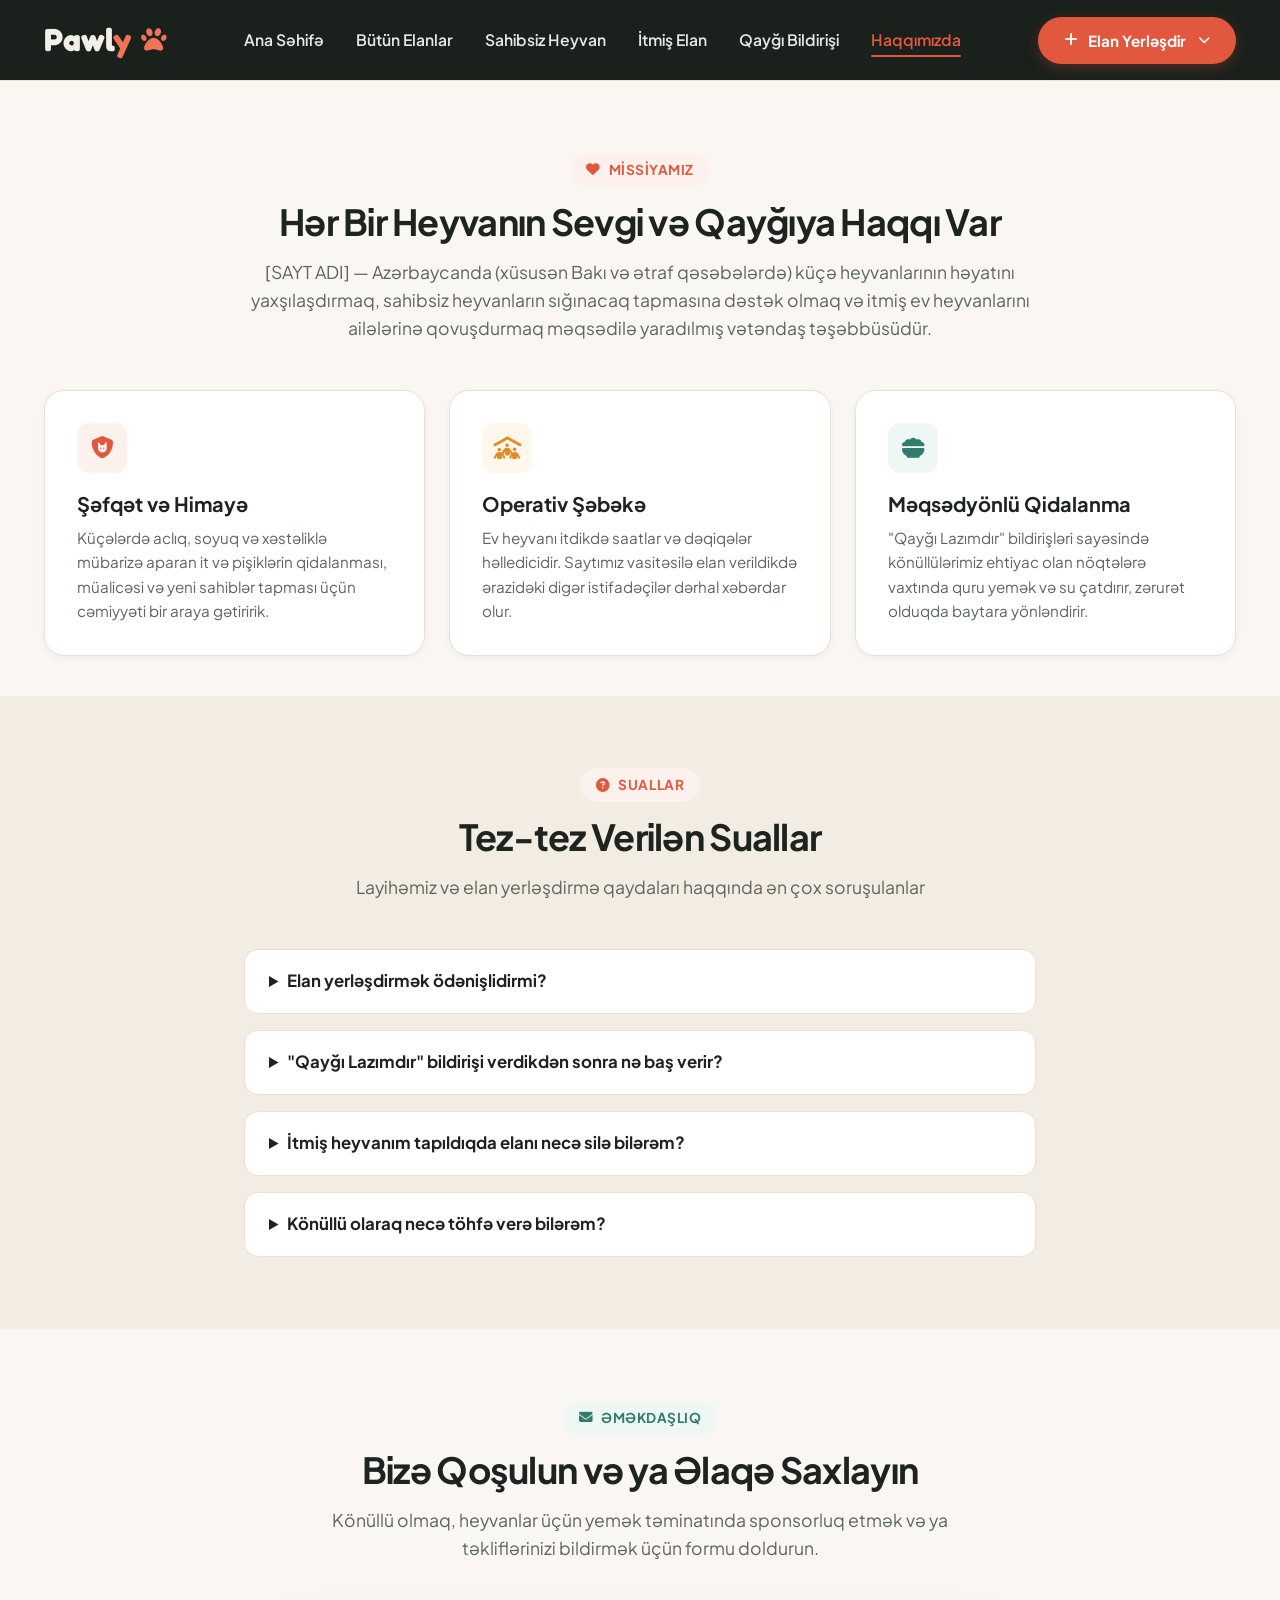
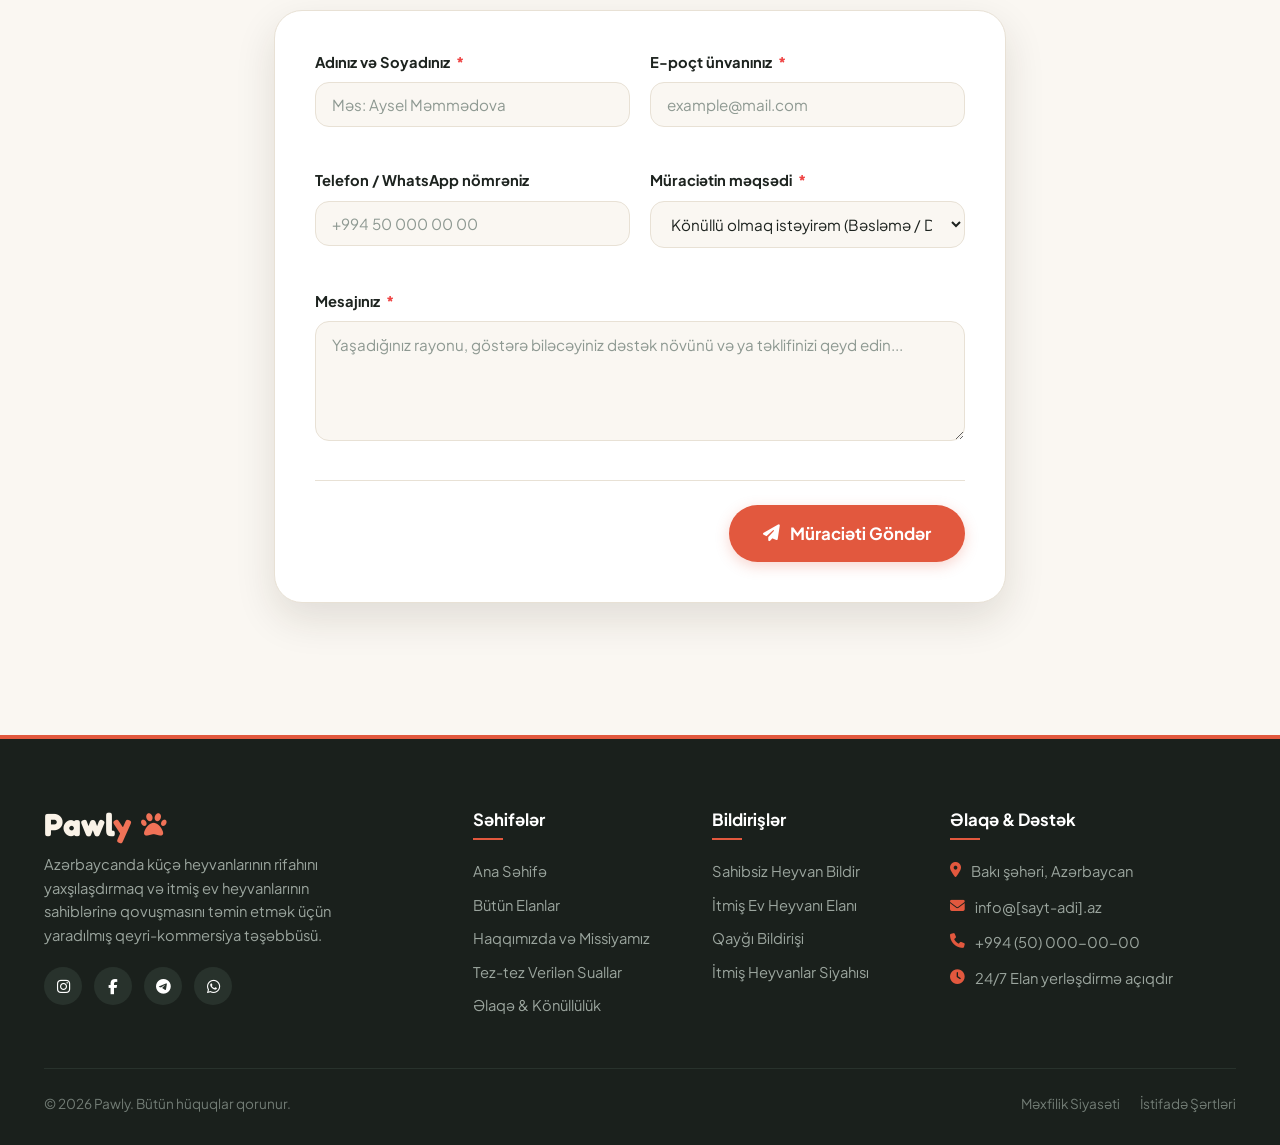
==== commit a7460ffe: "Pawly loqosu, vahid header və footer bütün səhifələrdə" ====
--- a/about.html
+++ b/about.html
@@ -6,6 +6,10 @@
   <title>Haqqımızda və Əlaqə - [SAYT ADI]</title>
   <meta name="description" content="[SAYT ADI] platformasının missiyası, könüllü komandamız və əməkdaşlıq üçün əlaqə formu.">
   <link rel="icon" type="image/svg+xml" href="favicon.svg">
+
+  <link rel="preconnect" href="https://fonts.googleapis.com">
+  <link rel="preconnect" href="https://fonts.gstatic.com" crossorigin>
+  <link href="https://fonts.googleapis.com/css2?family=Fredoka:wght@400..700&display=swap" rel="stylesheet">
   
   <link rel="stylesheet" href="https://cdnjs.cloudflare.com/ajax/libs/font-awesome/6.5.1/css/all.min.css">
   <link rel="stylesheet" href="css/style.css">
@@ -14,16 +18,18 @@
 </head>
 <body>
 
-  <!-- HEADER -->
+  <!-- ==================== HEADER (NAVİQASİYA) ==================== -->
   <header class="site-header">
     <div class="container nav-container">
-      <a href="index.html" class="brand-logo">
+      <!-- Loqo -->
+      <a href="index.html" class="brand-logo" id="header-brand-logo">
+        <span class="logo-text-placeholder">Pawl<span class="logo-accent">y</span></span>
         <span class="logo-icon-wrap"><i class="fa-solid fa-paw"></i></span>
-        <span class="logo-text-placeholder">[SAYT ADI]</span>
       </a>
 
+      <!-- Əsas Menyu -->
       <nav>
-        <ul class="nav-menu">
+        <ul class="nav-menu" id="primary-nav-menu">
           <li><a href="index.html" class="nav-link">Ana Səhifə</a></li>
           <li><a href="listings.html" class="nav-link">Bütün Elanlar</a></li>
           <li><a href="report-stray.html" class="nav-link">Sahibsiz Heyvan</a></li>
@@ -33,11 +39,49 @@
         </ul>
       </nav>
 
+      <!-- Sağ Əməliyyat Düyməsi -->
       <div class="header-actions">
-        <a href="#volunteer-form" class="btn btn-primary btn-sm">
-          <i class="fa-solid fa-hand-holding-heart"></i> Könüllü Ol
-        </a>
-        <button type="button" class="mobile-menu-btn" aria-label="Menyunu aç">
+        <div class="post-action-wrap">
+          <button type="button" class="btn btn-primary btn-post-dropdown-toggle" id="btn-header-post">
+            <i class="fa-solid fa-plus"></i>
+            <span>Elan Yerləşdir</span>
+            <i class="fa-solid fa-chevron-down" style="font-size:0.75rem;margin-left:2px;"></i>
+          </button>
+          
+          <!-- Dropdown menyu -->
+          <div class="post-dropdown-menu">
+            <a href="report-stray.html" class="post-dropdown-item">
+              <div class="post-dropdown-icon" style="background:var(--accent-blue-light);color:var(--accent-blue);">
+                <i class="fa-solid fa-paw"></i>
+              </div>
+              <div class="post-dropdown-text">
+                <strong>Sahibsiz Heyvan Bildir</strong>
+                <span>Küçədə gördüyünüz it/pişiyi qeyd edin</span>
+              </div>
+            </a>
+            <a href="report-lost.html" class="post-dropdown-item">
+              <div class="post-dropdown-icon" style="background:var(--accent-amber-light);color:var(--accent-amber);">
+                <i class="fa-solid fa-bullhorn"></i>
+              </div>
+              <div class="post-dropdown-text">
+                <strong>İtmiş Heyvan Elanı Ver</strong>
+                <span>İtən ev heyvanınızı tez tapın</span>
+              </div>
+            </a>
+            <a href="report-needs-help.html" class="post-dropdown-item">
+              <div class="post-dropdown-icon" style="background:var(--primary-light);color:var(--primary);">
+                <i class="fa-solid fa-heart-pulse"></i>
+              </div>
+              <div class="post-dropdown-text">
+                <strong>Qayğıya Ehtiyacı Olan Heyvan</strong>
+                <span>Aclıq, susuzluq və ya müalicə üçün</span>
+              </div>
+            </a>
+          </div>
+        </div>
+
+        <!-- Mobil Menyu Açarı -->
+        <button type="button" class="mobile-menu-btn" id="mobile-toggle-btn" aria-label="Menyunu aç">
           <i class="fa-solid fa-bars"></i>
         </button>
       </div>
@@ -206,43 +250,80 @@
     </section>
   </main>
 
-  <!-- FOOTER -->
+  <!-- ==================== FOOTER ==================== -->
   <footer class="site-footer">
     <div class="container">
       <div class="footer-grid">
+        <!-- Brand Info -->
         <div class="footer-brand">
           <a href="index.html" class="brand-logo" style="margin-bottom:12px;">
+            <span style="color:#FAF3E8;">Pawl<span class="logo-accent">y</span></span>
             <span class="logo-icon-wrap"><i class="fa-solid fa-paw"></i></span>
-            <span style="color:#FFF;">[SAYT ADI]</span>
           </a>
-          <p>Birlikdə daha çox heyvana sevgi və təhlükəsiz həyat bəxş edə bilərik.</p>
-        </div>
+          <p>
+            Azərbaycanda küçə heyvanlarının rifahını yaxşılaşdırmaq və itmiş ev heyvanlarının sahiblərinə qovuşmasını təmin etmək üçün yaradılmış qeyri-kommersiya təşəbbüsü.
+          </p>
+          <div class="footer-socials">
+            <a href="#" class="social-link" aria-label="Instagram"><i class="fa-brands fa-instagram"></i></a>
+            <a href="#" class="social-link" aria-label="Facebook"><i class="fa-brands fa-facebook-f"></i></a>
+            <a href="#" class="social-link" aria-label="Telegram"><i class="fa-brands fa-telegram"></i></a>
+            <a href="#" class="social-link" aria-label="WhatsApp"><i class="fa-brands fa-whatsapp"></i></a>
+          </div>
+        </div>
+
+        <!-- Quick Links -->
         <div class="footer-col">
           <h4>Səhifələr</h4>
           <ul class="footer-links">
             <li><a href="index.html">Ana Səhifə</a></li>
             <li><a href="listings.html">Bütün Elanlar</a></li>
-            <li><a href="about.html">Haqqımızda</a></li>
+            <li><a href="about.html">Haqqımızda və Missiyamız</a></li>
+            <li><a href="about.html#faq-section">Tez-tez Verilən Suallar</a></li>
+            <li><a href="about.html#contact-section">Əlaqə & Könüllülük</a></li>
           </ul>
         </div>
+
+        <!-- Report Services -->
         <div class="footer-col">
-          <h4>Bildiriş</h4>
+          <h4>Bildirişlər</h4>
           <ul class="footer-links">
-            <li><a href="report-stray.html">Sahibsiz Heyvan</a></li>
-            <li><a href="report-lost.html">İtmiş Ev Heyvanı</a></li>
+            <li><a href="report-stray.html">Sahibsiz Heyvan Bildir</a></li>
+            <li><a href="report-lost.html">İtmiş Ev Heyvanı Elanı</a></li>
             <li><a href="report-needs-help.html">Qayğı Bildirişi</a></li>
+            <li><a href="listings.html?type=lost">İtmiş Heyvanlar Siyahısı</a></li>
           </ul>
         </div>
+
+        <!-- Əlaqə məlumatı -->
         <div class="footer-col">
-          <h4>Əlaqə</h4>
+          <h4>Əlaqə & Dəstək</h4>
           <ul class="footer-contact-info">
-            <li><i class="fa-solid fa-location-dot"></i><span>Bakı, Azərbaycan</span></li>
-            <li><i class="fa-solid fa-envelope"></i><span>info@[sayt-adi].az</span></li>
+            <li>
+              <i class="fa-solid fa-location-dot"></i>
+              <span>Bakı şəhəri, Azərbaycan</span>
+            </li>
+            <li>
+              <i class="fa-solid fa-envelope"></i>
+              <span>info@[sayt-adi].az</span>
+            </li>
+            <li>
+              <i class="fa-solid fa-phone"></i>
+              <span>+994 (50) 000-00-00</span>
+            </li>
+            <li>
+              <i class="fa-solid fa-clock"></i>
+              <span>24/7 Elan yerləşdirmə açıqdır</span>
+            </li>
           </ul>
         </div>
       </div>
+
       <div class="footer-bottom">
-        <div>© 2026 [SAYT ADI]. Bütün hüquqlar qorunur.</div>
+        <div>© 2026 Pawly. Bütün hüquqlar qorunur.</div>
+        <div style="display:flex;gap:20px;">
+          <a href="about.html">Məxfilik Siyasəti</a>
+          <a href="about.html">İstifadə Şərtləri</a>
+        </div>
       </div>
     </div>
   </footer>
@@ -334,4 +415,4 @@
     });
   </script>
 </body>
-</html>
+</html>
--- a/css/style.css
+++ b/css/style.css
@@ -169,7 +169,7 @@
   position: sticky;
   top: 0;
   z-index: 1000;
-  background-color: var(--bg-glass);
+  background-color: #1A201C;
   backdrop-filter: blur(14px);
   -webkit-backdrop-filter: blur(14px);
   border-bottom: 1px solid var(--border-color);
@@ -230,7 +230,7 @@
 .nav-link {
   font-weight: 600;
   font-size: 0.98rem;
-  color: var(--text-muted);
+  color: #E2E8E4;
   padding: 8px 0;
   position: relative;
 }
@@ -1221,3 +1221,38 @@
   background: var(--bg-subtle);
   color: var(--text-main);
 }
+
+
+
+/* ===== PAWLY LOQO ===== */
+.brand-logo {
+  font-family: 'Fredoka', sans-serif;
+  font-size: 2rem;
+  font-weight: 700;
+  line-height: 1;
+  letter-spacing: 0;
+  gap: 10px;
+  color: #F3EFE7;
+}
+
+.logo-text-placeholder {
+  color: #F3EFE7;
+  background: none;
+  -webkit-background-clip: border-box;
+  -webkit-text-fill-color: #F3EFE7;
+}
+
+.logo-accent {
+  color: #F07257;
+  -webkit-text-fill-color: #F07257;
+}
+
+.logo-icon-wrap {
+  width: auto;
+  height: auto;
+  background: none;
+  box-shadow: none;
+  border-radius: 0;
+  color: #F07257;
+  font-size: 0.8em;
+}
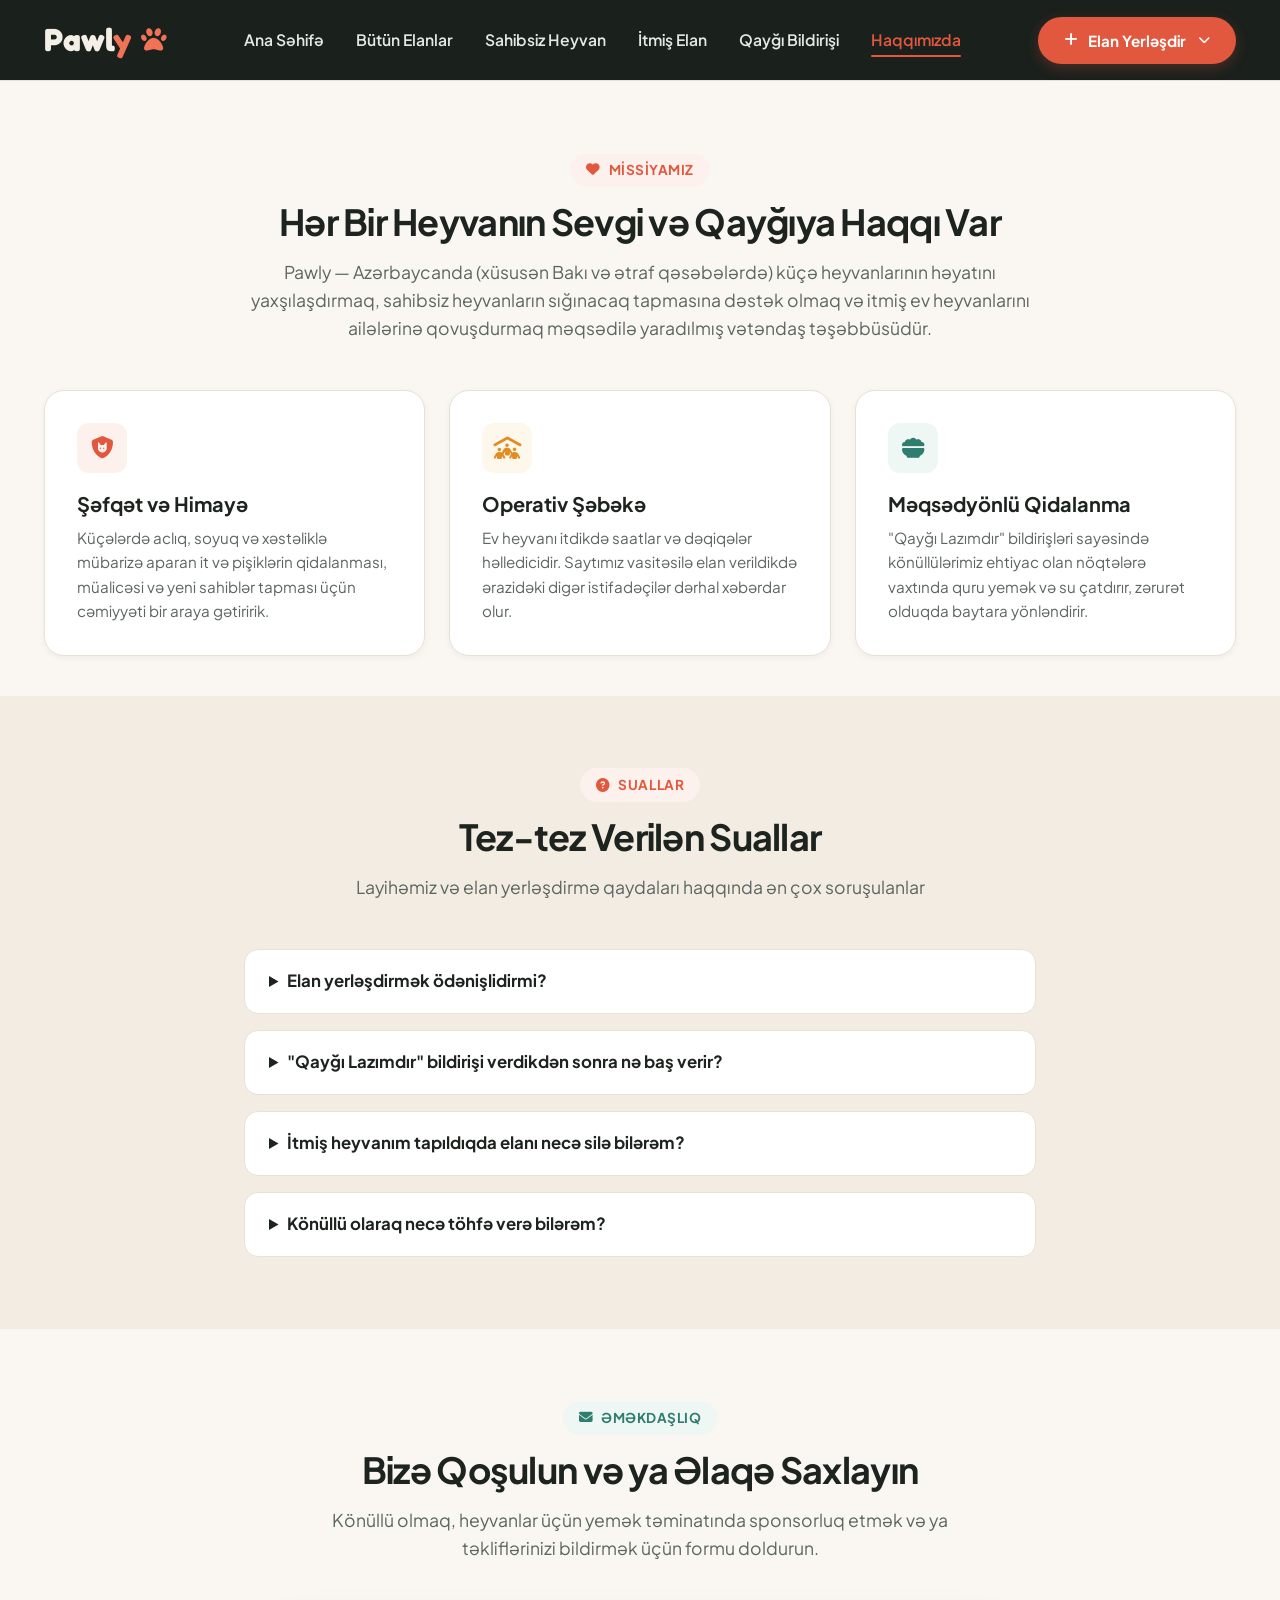
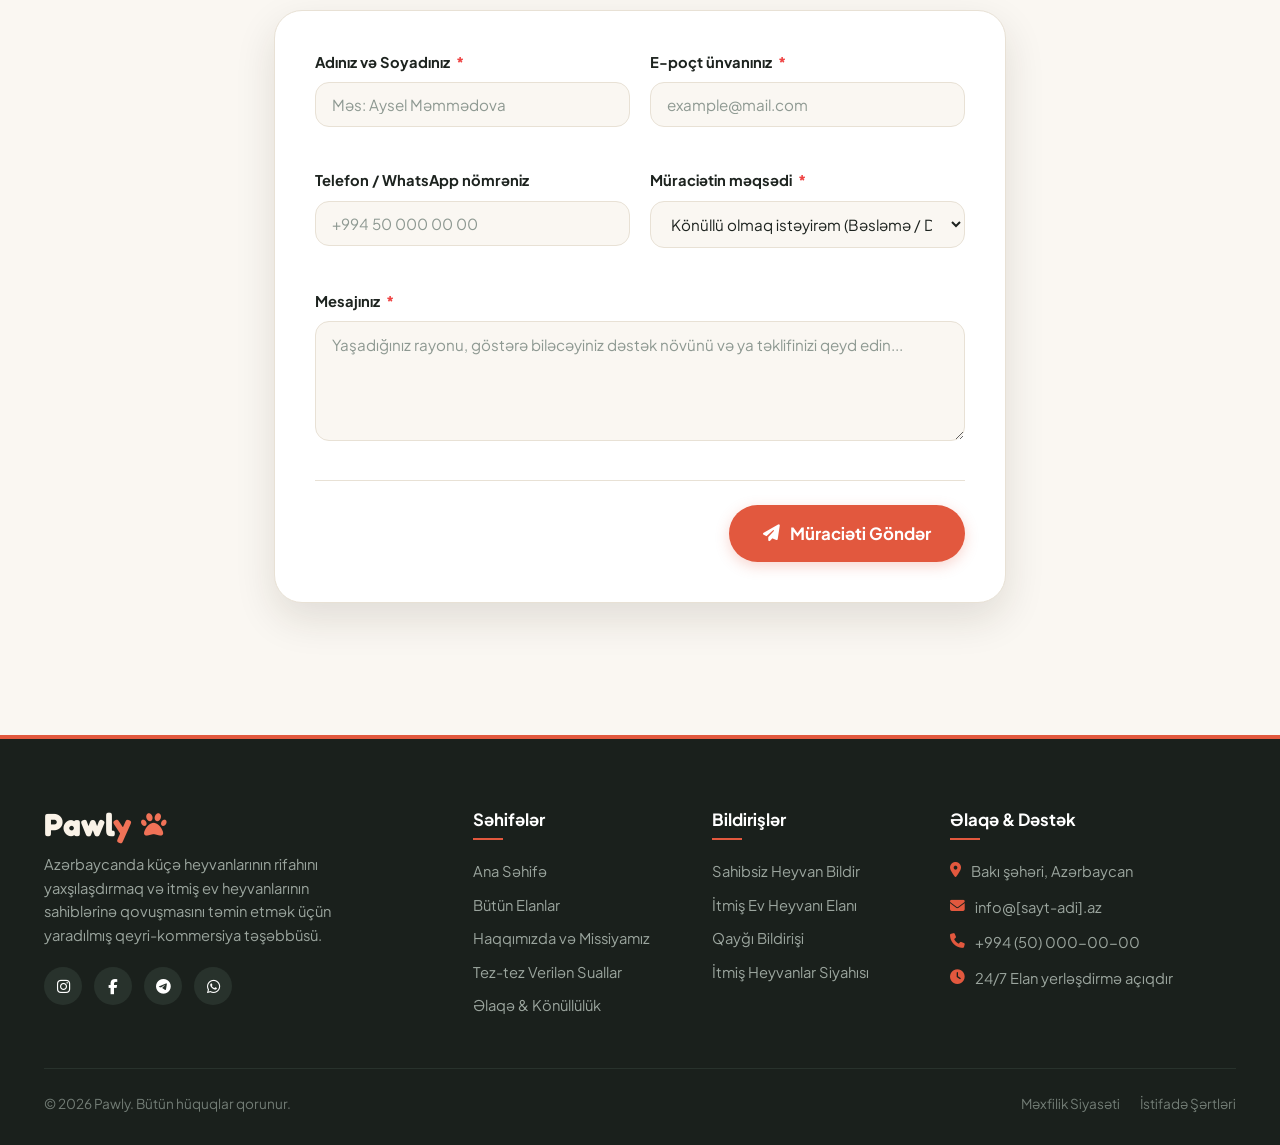
==== commit 4703b855: "Sayt adını Pawly ilə əvəz et" ====
--- a/about.html
+++ b/about.html
@@ -3,8 +3,8 @@
 <head>
   <meta charset="UTF-8">
   <meta name="viewport" content="width=device-width, initial-scale=1.0">
-  <title>Haqqımızda və Əlaqə - [SAYT ADI]</title>
-  <meta name="description" content="[SAYT ADI] platformasının missiyası, könüllü komandamız və əməkdaşlıq üçün əlaqə formu.">
+  <title>Haqqımızda və Əlaqə - Pawly</title>
+  <meta name="description" content="Pawly platformasının missiyası, könüllü komandamız və əməkdaşlıq üçün əlaqə formu.">
   <link rel="icon" type="image/svg+xml" href="favicon.svg">
 
   <link rel="preconnect" href="https://fonts.googleapis.com">
@@ -97,7 +97,7 @@
           <span class="section-tag"><i class="fa-solid fa-heart"></i> Missiyamız</span>
           <h1 class="section-title">Hər Bir Heyvanın Sevgi və Qayğıya Haqqı Var</h1>
           <p class="section-desc">
-            [SAYT ADI] — Azərbaycanda (xüsusən Bakı və ətraf qəsəbələrdə) küçə heyvanlarının həyatını yaxşılaşdırmaq, sahibsiz heyvanların sığınacaq tapmasına dəstək olmaq və itmiş ev heyvanlarını ailələrinə qovuşdurmaq məqsədilə yaradılmış vətəndaş təşəbbüsüdür.
+            Pawly — Azərbaycanda (xüsusən Bakı və ətraf qəsəbələrdə) küçə heyvanlarının həyatını yaxşılaşdırmaq, sahibsiz heyvanların sığınacaq tapmasına dəstək olmaq və itmiş ev heyvanlarını ailələrinə qovuşdurmaq məqsədilə yaradılmış vətəndaş təşəbbüsüdür.
           </p>
         </div>
 
@@ -151,7 +151,7 @@
               Elan yerləşdirmək ödənişlidirmi?
             </summary>
             <p style="margin-top: 12px; color: var(--text-muted); font-size: 0.95rem; line-height: 1.6;">
-              Xeyr! [SAYT ADI] tamamilə təmənnasız və qeyri-kommersiya xarakterli platformadır. Bütün elanların (sahibsiz heyvan, itmiş heyvan və ya qayğı bildirişi) paylaşılması 100% pulsuzdur.
+              Xeyr! Pawly tamamilə təmənnasız və qeyri-kommersiya xarakterli platformadır. Bütün elanların (sahibsiz heyvan, itmiş heyvan və ya qayğı bildirişi) paylaşılması 100% pulsuzdur.
             </p>
           </details>
 
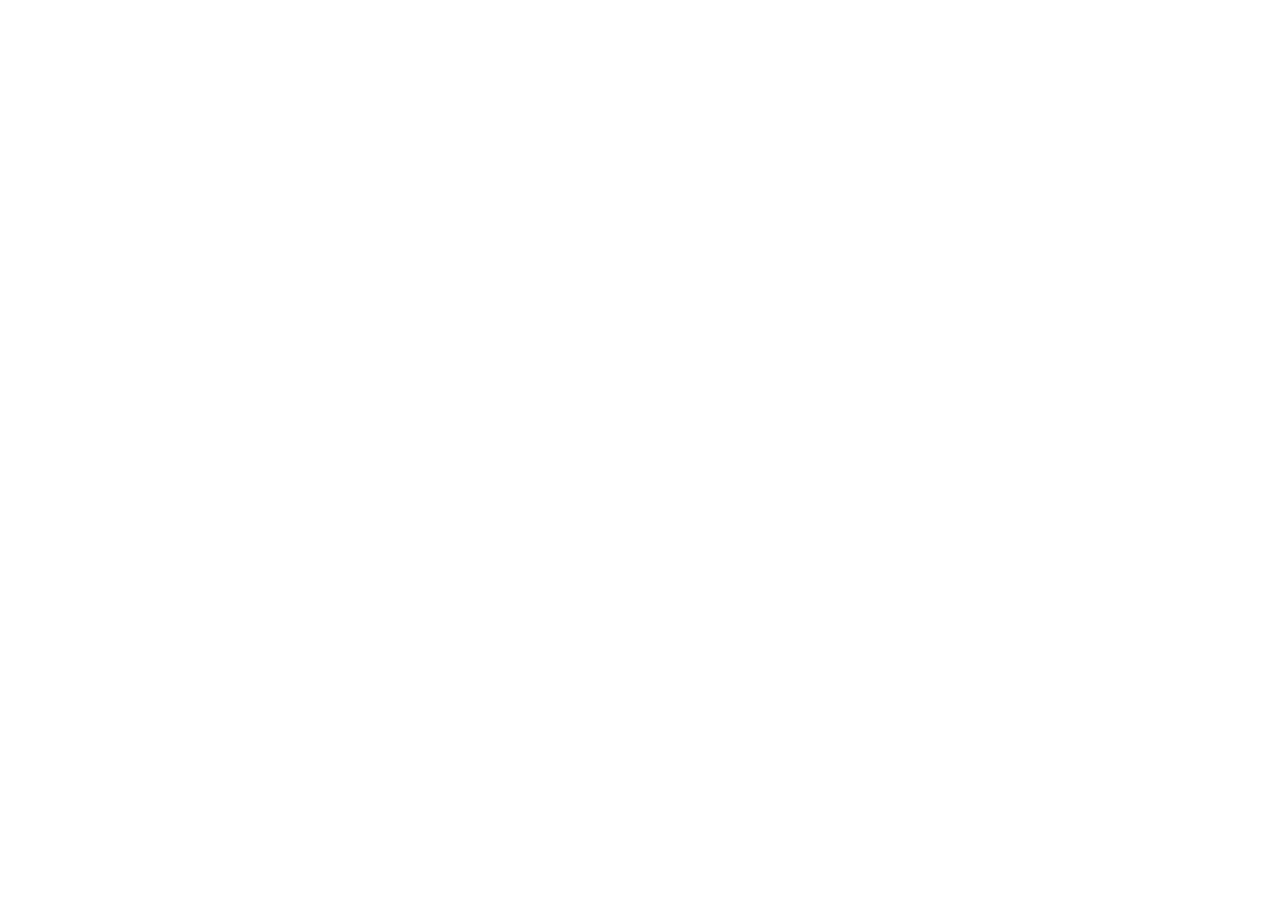
==== commit 41c53caf: "Köhnə sayt pawlysite.bsite.net ünvanına yönləndirilir" ====
--- a/about.html
+++ b/about.html
@@ -2,417 +2,12 @@
 <html lang="az">
 <head>
   <meta charset="UTF-8">
-  <meta name="viewport" content="width=device-width, initial-scale=1.0">
-  <title>Haqqımızda və Əlaqə - Pawly</title>
-  <meta name="description" content="Pawly platformasının missiyası, könüllü komandamız və əməkdaşlıq üçün əlaqə formu.">
-  <link rel="icon" type="image/svg+xml" href="favicon.svg">
-
-  <link rel="preconnect" href="https://fonts.googleapis.com">
-  <link rel="preconnect" href="https://fonts.gstatic.com" crossorigin>
-  <link href="https://fonts.googleapis.com/css2?family=Fredoka:wght@400..700&display=swap" rel="stylesheet">
-  
-  <link rel="stylesheet" href="https://cdnjs.cloudflare.com/ajax/libs/font-awesome/6.5.1/css/all.min.css">
-  <link rel="stylesheet" href="css/style.css">
-  <link rel="stylesheet" href="css/forms.css">
-  <link rel="stylesheet" href="css/responsive.css">
+  <title>Pawly yeni ünvana köçdü</title>
+  <meta http-equiv="refresh" content="0; url=https://pawlysite.bsite.net/about.html">
+  <link rel="canonical" href="https://pawlysite.bsite.net/about.html">
+  <script>location.replace("https://pawlysite.bsite.net/about.html" + location.search + location.hash);</script>
 </head>
-<body>
-
-  <!-- ==================== HEADER (NAVİQASİYA) ==================== -->
-  <header class="site-header">
-    <div class="container nav-container">
-      <!-- Loqo -->
-      <a href="index.html" class="brand-logo" id="header-brand-logo">
-        <span class="logo-text-placeholder">Pawl<span class="logo-accent">y</span></span>
-        <span class="logo-icon-wrap"><i class="fa-solid fa-paw"></i></span>
-      </a>
-
-      <!-- Əsas Menyu -->
-      <nav>
-        <ul class="nav-menu" id="primary-nav-menu">
-          <li><a href="index.html" class="nav-link">Ana Səhifə</a></li>
-          <li><a href="listings.html" class="nav-link">Bütün Elanlar</a></li>
-          <li><a href="report-stray.html" class="nav-link">Sahibsiz Heyvan</a></li>
-          <li><a href="report-lost.html" class="nav-link">İtmiş Elan</a></li>
-          <li><a href="report-needs-help.html" class="nav-link">Qayğı Bildirişi</a></li>
-          <li><a href="about.html" class="nav-link active">Haqqımızda</a></li>
-        </ul>
-      </nav>
-
-      <!-- Sağ Əməliyyat Düyməsi -->
-      <div class="header-actions">
-        <div class="post-action-wrap">
-          <button type="button" class="btn btn-primary btn-post-dropdown-toggle" id="btn-header-post">
-            <i class="fa-solid fa-plus"></i>
-            <span>Elan Yerləşdir</span>
-            <i class="fa-solid fa-chevron-down" style="font-size:0.75rem;margin-left:2px;"></i>
-          </button>
-          
-          <!-- Dropdown menyu -->
-          <div class="post-dropdown-menu">
-            <a href="report-stray.html" class="post-dropdown-item">
-              <div class="post-dropdown-icon" style="background:var(--accent-blue-light);color:var(--accent-blue);">
-                <i class="fa-solid fa-paw"></i>
-              </div>
-              <div class="post-dropdown-text">
-                <strong>Sahibsiz Heyvan Bildir</strong>
-                <span>Küçədə gördüyünüz it/pişiyi qeyd edin</span>
-              </div>
-            </a>
-            <a href="report-lost.html" class="post-dropdown-item">
-              <div class="post-dropdown-icon" style="background:var(--accent-amber-light);color:var(--accent-amber);">
-                <i class="fa-solid fa-bullhorn"></i>
-              </div>
-              <div class="post-dropdown-text">
-                <strong>İtmiş Heyvan Elanı Ver</strong>
-                <span>İtən ev heyvanınızı tez tapın</span>
-              </div>
-            </a>
-            <a href="report-needs-help.html" class="post-dropdown-item">
-              <div class="post-dropdown-icon" style="background:var(--primary-light);color:var(--primary);">
-                <i class="fa-solid fa-heart-pulse"></i>
-              </div>
-              <div class="post-dropdown-text">
-                <strong>Qayğıya Ehtiyacı Olan Heyvan</strong>
-                <span>Aclıq, susuzluq və ya müalicə üçün</span>
-              </div>
-            </a>
-          </div>
-        </div>
-
-        <!-- Mobil Menyu Açarı -->
-        <button type="button" class="mobile-menu-btn" id="mobile-toggle-btn" aria-label="Menyunu aç">
-          <i class="fa-solid fa-bars"></i>
-        </button>
-      </div>
-    </div>
-  </header>
-
-  <!-- ƏSAS MƏZMUN -->
-  <main>
-    <!-- Haqqımızda Giriş -->
-    <section class="section" style="padding-bottom: 40px;">
-      <div class="container">
-        <div class="section-header" style="max-width: 780px;">
-          <span class="section-tag"><i class="fa-solid fa-heart"></i> Missiyamız</span>
-          <h1 class="section-title">Hər Bir Heyvanın Sevgi və Qayğıya Haqqı Var</h1>
-          <p class="section-desc">
-            Pawly — Azərbaycanda (xüsusən Bakı və ətraf qəsəbələrdə) küçə heyvanlarının həyatını yaxşılaşdırmaq, sahibsiz heyvanların sığınacaq tapmasına dəstək olmaq və itmiş ev heyvanlarını ailələrinə qovuşdurmaq məqsədilə yaradılmış vətəndaş təşəbbüsüdür.
-          </p>
-        </div>
-
-        <!-- 3 Dəyər Kartı -->
-        <div style="display: grid; grid-template-columns: repeat(auto-fit, minmax(300px, 1fr)); gap: 24px; margin-top: 40px;">
-          <div style="background: var(--bg-surface); border-radius: var(--radius-lg); border: 1px solid var(--border-color); padding: 32px; box-shadow: var(--shadow-sm);">
-            <div style="width: 50px; height: 50px; border-radius: 12px; background: var(--primary-light); color: var(--primary); display: flex; align-items: center; justify-content: center; font-size: 1.4rem; margin-bottom: 18px;">
-              <i class="fa-solid fa-shield-cat"></i>
-            </div>
-            <h3 style="font-size: 1.25rem; margin-bottom: 10px;">Şəfqət və Himayə</h3>
-            <p style="color: var(--text-muted); font-size: 0.95rem; line-height: 1.6;">
-              Küçələrdə aclıq, soyuq və xəstəliklə mübarizə aparan it və pişiklərin qidalanması, müalicəsi və yeni sahiblər tapması üçün cəmiyyəti bir araya gətiririk.
-            </p>
-          </div>
-
-          <div style="background: var(--bg-surface); border-radius: var(--radius-lg); border: 1px solid var(--border-color); padding: 32px; box-shadow: var(--shadow-sm);">
-            <div style="width: 50px; height: 50px; border-radius: 12px; background: var(--accent-amber-light); color: var(--accent-amber); display: flex; align-items: center; justify-content: center; font-size: 1.4rem; margin-bottom: 18px;">
-              <i class="fa-solid fa-people-roof"></i>
-            </div>
-            <h3 style="font-size: 1.25rem; margin-bottom: 10px;">Operativ Şəbəkə</h3>
-            <p style="color: var(--text-muted); font-size: 0.95rem; line-height: 1.6;">
-              Ev heyvanı itdikdə saatlar və dəqiqələr həlledicidir. Saytımız vasitəsilə elan verildikdə ərazidəki digər istifadəçilər dərhal xəbərdar olur.
-            </p>
-          </div>
-
-          <div style="background: var(--bg-surface); border-radius: var(--radius-lg); border: 1px solid var(--border-color); padding: 32px; box-shadow: var(--shadow-sm);">
-            <div style="width: 50px; height: 50px; border-radius: 12px; background: var(--secondary-light); color: var(--secondary); display: flex; align-items: center; justify-content: center; font-size: 1.4rem; margin-bottom: 18px;">
-              <i class="fa-solid fa-bowl-food"></i>
-            </div>
-            <h3 style="font-size: 1.25rem; margin-bottom: 10px;">Məqsədyönlü Qidalanma</h3>
-            <p style="color: var(--text-muted); font-size: 0.95rem; line-height: 1.6;">
-              "Qayğı Lazımdır" bildirişləri sayəsində könüllülərimiz ehtiyac olan nöqtələrə vaxtında quru yemək və su çatdırır, zərurət olduqda baytara yönləndirir.
-            </p>
-          </div>
-        </div>
-      </div>
-    </section>
-
-    <!-- FAQ BÖLMƏSİ -->
-    <section class="section section-subtle" id="faq-section">
-      <div class="container" style="max-width: 840px;">
-        <div class="section-header">
-          <span class="section-tag"><i class="fa-solid fa-circle-question"></i> Suallar</span>
-          <h2 class="section-title">Tez-tez Verilən Suallar</h2>
-          <p class="section-desc">Layihəmiz və elan yerləşdirmə qaydaları haqqında ən çox soruşulanlar</p>
-        </div>
-
-        <div style="display: flex; flex-direction: column; gap: 16px;">
-          <details style="background: var(--bg-surface); border: 1px solid var(--border-color); border-radius: var(--radius-md); padding: 18px 24px; cursor: pointer;">
-            <summary style="font-weight: 700; font-size: 1.05rem; color: var(--text-main);">
-              Elan yerləşdirmək ödənişlidirmi?
-            </summary>
-            <p style="margin-top: 12px; color: var(--text-muted); font-size: 0.95rem; line-height: 1.6;">
-              Xeyr! Pawly tamamilə təmənnasız və qeyri-kommersiya xarakterli platformadır. Bütün elanların (sahibsiz heyvan, itmiş heyvan və ya qayğı bildirişi) paylaşılması 100% pulsuzdur.
-            </p>
-          </details>
-
-          <details style="background: var(--bg-surface); border: 1px solid var(--border-color); border-radius: var(--radius-md); padding: 18px 24px; cursor: pointer;">
-            <summary style="font-weight: 700; font-size: 1.05rem; color: var(--text-main);">
-              "Qayğı Lazımdır" bildirişi verdikdən sonra nə baş verir?
-            </summary>
-            <p style="margin-top: 12px; color: var(--text-muted); font-size: 0.95rem; line-height: 1.6;">
-              Bildiriş göndərildikdən sonra həmin əraziyə ən yaxın olan könüllülərimiz və heyvansevərlər xəritədəki koordinatı görür və imkan daxilində oraya baş çəkərək quru yemək, su və ilkin qayğı göstərirlər.
-            </p>
-          </details>
-
-          <details style="background: var(--bg-surface); border: 1px solid var(--border-color); border-radius: var(--radius-md); padding: 18px 24px; cursor: pointer;">
-            <summary style="font-weight: 700; font-size: 1.05rem; color: var(--text-main);">
-              İtmiş heyvanım tapıldıqda elanı necə silə bilərəm?
-            </summary>
-            <p style="margin-top: 12px; color: var(--text-muted); font-size: 0.95rem; line-height: 1.6;">
-              Heyvanınız tapıldıqda saytımızın əlaqə bölməsindən və ya WhatsApp xəttimizə elan nömrəsini göndərərək statusun "Tapıldı" olaraq dəyişdirilməsini və ya arxivləşdirilməsini xahiş edə bilərsiniz.
-            </p>
-          </details>
-
-          <details style="background: var(--bg-surface); border: 1px solid var(--border-color); border-radius: var(--radius-md); padding: 18px 24px; cursor: pointer;">
-            <summary style="font-weight: 700; font-size: 1.05rem; color: var(--text-main);">
-              Könüllü olaraq necə töhfə verə bilərəm?
-            </summary>
-            <p style="margin-top: 12px; color: var(--text-muted); font-size: 0.95rem; line-height: 1.6;">
-              Aşağıdakı formu dolduraraq öz rayonunuzu qeyd edin. Biz sizi öz ərazinizdəki qidalanma və ilkin yardım qruplarına əlavə edirik.
-            </p>
-          </details>
-        </div>
-      </div>
-    </section>
-
-    <!-- KÖNÜLLÜ VƏ ƏLAQƏ FORMASI -->
-    <section class="section" id="volunteer-form">
-      <div class="container" style="max-width: 780px;">
-        <div class="section-header">
-          <span class="section-tag" style="background: var(--secondary-light); color: var(--secondary);">
-            <i class="fa-solid fa-envelope"></i> Əməkdaşlıq
-          </span>
-          <h2 class="section-title">Bizə Qoşulun və ya Əlaqə Saxlayın</h2>
-          <p class="section-desc">
-            Könüllü olmaq, heyvanlar üçün yemək təminatında sponsorluq etmək və ya təkliflərinizi bildirmək üçün formu doldurun.
-          </p>
-        </div>
-
-        <div class="form-card" style="box-shadow: var(--shadow-lg);">
-          <form id="contact-form" novalidate>
-            <div class="form-row">
-              <div class="form-group">
-                <label class="form-label" for="contact-name">Adınız və Soyadınız <span class="req">*</span></label>
-                <input type="text" class="form-control" id="contact-name" name="fullName" placeholder="Məs: Aysel Məmmədova" required>
-                <div class="error-message"></div>
-              </div>
-
-              <div class="form-group">
-                <label class="form-label" for="contact-email">E-poçt ünvanınız <span class="req">*</span></label>
-                <input type="email" class="form-control" id="contact-email" name="email" placeholder="example@mail.com" required>
-                <div class="error-message"></div>
-              </div>
-            </div>
-
-            <div class="form-row">
-              <div class="form-group">
-                <label class="form-label" for="contact-phone">Telefon / WhatsApp nömrəniz</label>
-                <input type="tel" class="form-control" id="contact-phone" name="phone" placeholder="+994 50 000 00 00">
-              </div>
-
-              <div class="form-group">
-                <label class="form-label" for="contact-purpose">Müraciətin məqsədi <span class="req">*</span></label>
-                <select class="form-control" id="contact-purpose" name="purpose" required>
-                  <option value="Könüllü olmaq istəyirəm">Könüllü olmaq istəyirəm (Bəsləmə / Daşıma)</option>
-                  <option value="Yemək və ya ləvazimat sponsoru">Yemək və ya ləvazimat sponsoru</option>
-                  <option value="Baytarlıq / Klinika dəstəyi">Baytarlıq / Klinika dəstəyi</option>
-                  <option value="Sayt haqqında təklif və sual">Sayt haqqında təklif və ya sual</option>
-                  <option value="Digər">Digər</option>
-                </select>
-              </div>
-            </div>
-
-            <div class="form-group">
-              <label class="form-label" for="contact-message">Mesajınız <span class="req">*</span></label>
-              <textarea class="form-control" id="contact-message" name="message" placeholder="Yaşadığınız rayonu, göstərə biləcəyiniz dəstək növünü və ya təklifinizi qeyd edin..." required></textarea>
-              <div class="error-message"></div>
-            </div>
-
-            <div class="form-submit-row">
-              <button type="submit" class="btn btn-primary btn-lg" id="btn-submit-contact">
-                <i class="fa-solid fa-paper-plane"></i>
-                <span>Müraciəti Göndər</span>
-              </button>
-            </div>
-          </form>
-        </div>
-      </div>
-    </section>
-  </main>
-
-  <!-- ==================== FOOTER ==================== -->
-  <footer class="site-footer">
-    <div class="container">
-      <div class="footer-grid">
-        <!-- Brand Info -->
-        <div class="footer-brand">
-          <a href="index.html" class="brand-logo" style="margin-bottom:12px;">
-            <span style="color:#FAF3E8;">Pawl<span class="logo-accent">y</span></span>
-            <span class="logo-icon-wrap"><i class="fa-solid fa-paw"></i></span>
-          </a>
-          <p>
-            Azərbaycanda küçə heyvanlarının rifahını yaxşılaşdırmaq və itmiş ev heyvanlarının sahiblərinə qovuşmasını təmin etmək üçün yaradılmış qeyri-kommersiya təşəbbüsü.
-          </p>
-          <div class="footer-socials">
-            <a href="#" class="social-link" aria-label="Instagram"><i class="fa-brands fa-instagram"></i></a>
-            <a href="#" class="social-link" aria-label="Facebook"><i class="fa-brands fa-facebook-f"></i></a>
-            <a href="#" class="social-link" aria-label="Telegram"><i class="fa-brands fa-telegram"></i></a>
-            <a href="#" class="social-link" aria-label="WhatsApp"><i class="fa-brands fa-whatsapp"></i></a>
-          </div>
-        </div>
-
-        <!-- Quick Links -->
-        <div class="footer-col">
-          <h4>Səhifələr</h4>
-          <ul class="footer-links">
-            <li><a href="index.html">Ana Səhifə</a></li>
-            <li><a href="listings.html">Bütün Elanlar</a></li>
-            <li><a href="about.html">Haqqımızda və Missiyamız</a></li>
-            <li><a href="about.html#faq-section">Tez-tez Verilən Suallar</a></li>
-            <li><a href="about.html#contact-section">Əlaqə & Könüllülük</a></li>
-          </ul>
-        </div>
-
-        <!-- Report Services -->
-        <div class="footer-col">
-          <h4>Bildirişlər</h4>
-          <ul class="footer-links">
-            <li><a href="report-stray.html">Sahibsiz Heyvan Bildir</a></li>
-            <li><a href="report-lost.html">İtmiş Ev Heyvanı Elanı</a></li>
-            <li><a href="report-needs-help.html">Qayğı Bildirişi</a></li>
-            <li><a href="listings.html?type=lost">İtmiş Heyvanlar Siyahısı</a></li>
-          </ul>
-        </div>
-
-        <!-- Əlaqə məlumatı -->
-        <div class="footer-col">
-          <h4>Əlaqə & Dəstək</h4>
-          <ul class="footer-contact-info">
-            <li>
-              <i class="fa-solid fa-location-dot"></i>
-              <span>Bakı şəhəri, Azərbaycan</span>
-            </li>
-            <li>
-              <i class="fa-solid fa-envelope"></i>
-              <span>info@[sayt-adi].az</span>
-            </li>
-            <li>
-              <i class="fa-solid fa-phone"></i>
-              <span>+994 (50) 000-00-00</span>
-            </li>
-            <li>
-              <i class="fa-solid fa-clock"></i>
-              <span>24/7 Elan yerləşdirmə açıqdır</span>
-            </li>
-          </ul>
-        </div>
-      </div>
-
-      <div class="footer-bottom">
-        <div>© 2026 Pawly. Bütün hüquqlar qorunur.</div>
-        <div style="display:flex;gap:20px;">
-          <a href="about.html">Məxfilik Siyasəti</a>
-          <a href="about.html">İstifadə Şərtləri</a>
-        </div>
-      </div>
-    </div>
-  </footer>
-
-
-  <script src="js/mock-data.js"></script>
-  <script src="js/api.js"></script>
-  <script src="js/main.js"></script>
-  <script>
-    // Əlaqə formasının göndərilməsi və validasiyası
-    document.addEventListener('DOMContentLoaded', () => {
-      const contactForm = document.querySelector('#contact-form');
-      if (!contactForm) return;
-
-      contactForm.addEventListener('submit', async (e) => {
-        e.preventDefault();
-
-        const nameInput = document.querySelector('#contact-name');
-        const emailInput = document.querySelector('#contact-email');
-        const messageInput = document.querySelector('#contact-message');
-        const submitBtn = document.querySelector('#btn-submit-contact');
-
-        let isValid = true;
-
-        if (!nameInput.value.trim()) {
-          showInputError(nameInput, "Adınızı daxil edin");
-          isValid = false;
-        } else {
-          clearInputError(nameInput);
-        }
-
-        if (!emailInput.value.trim() || !emailInput.value.includes('@')) {
-          showInputError(emailInput, "Düzgün e-poçt ünvanı daxil edin");
-          isValid = false;
-        } else {
-          clearInputError(emailInput);
-        }
-
-        if (!messageInput.value.trim()) {
-          showInputError(messageInput, "Mesajınızı qeyd edin");
-          isValid = false;
-        } else {
-          clearInputError(messageInput);
-        }
-
-        if (!isValid) return;
-
-        submitBtn.disabled = true;
-        submitBtn.innerHTML = '<i class="fa-solid fa-spinner fa-spin"></i> Göndərilir...';
-
-        try {
-          const payload = {
-            fullName: nameInput.value.trim(),
-            email: emailInput.value.trim(),
-            phone: document.querySelector('#contact-phone').value.trim(),
-            purpose: document.querySelector('#contact-purpose').value,
-            message: messageInput.value.trim()
-          };
-
-          await API.sendContactMessage(payload);
-
-          window.showToast("Müraciətiniz qəbul edildi! Ən qısa zamanda əlaqə saxlayacağıq.", "success", 5000);
-          contactForm.reset();
-        } catch (err) {
-          window.showToast("Mesaj göndərilərkən xəta baş verdi.", "error");
-        } finally {
-          submitBtn.disabled = false;
-          submitBtn.innerHTML = '<i class="fa-solid fa-paper-plane"></i> Müraciəti Göndər';
-        }
-      });
-
-      function showInputError(input, msg) {
-        input.parentElement.classList.add('has-error');
-        let err = input.parentElement.querySelector('.error-message');
-        if (!err) {
-          err = document.createElement('div');
-          err.className = 'error-message';
-          input.parentElement.appendChild(err);
-        }
-        err.innerHTML = `<i class="fa-solid fa-triangle-exclamation"></i> ${msg}`;
-        err.style.display = 'flex';
-      }
-
-      function clearInputError(input) {
-        input.parentElement.classList.remove('has-error');
-        const err = input.parentElement.querySelector('.error-message');
-        if (err) err.style.display = 'none';
-      }
-    });
-  </script>
+<body style="font-family:sans-serif;text-align:center;padding:60px;">
+  <p>Pawly yeni ünvana köçdü: <a href="https://pawlysite.bsite.net/about.html">pawlysite.bsite.net</a></p>
 </body>
-</html>+</html>
